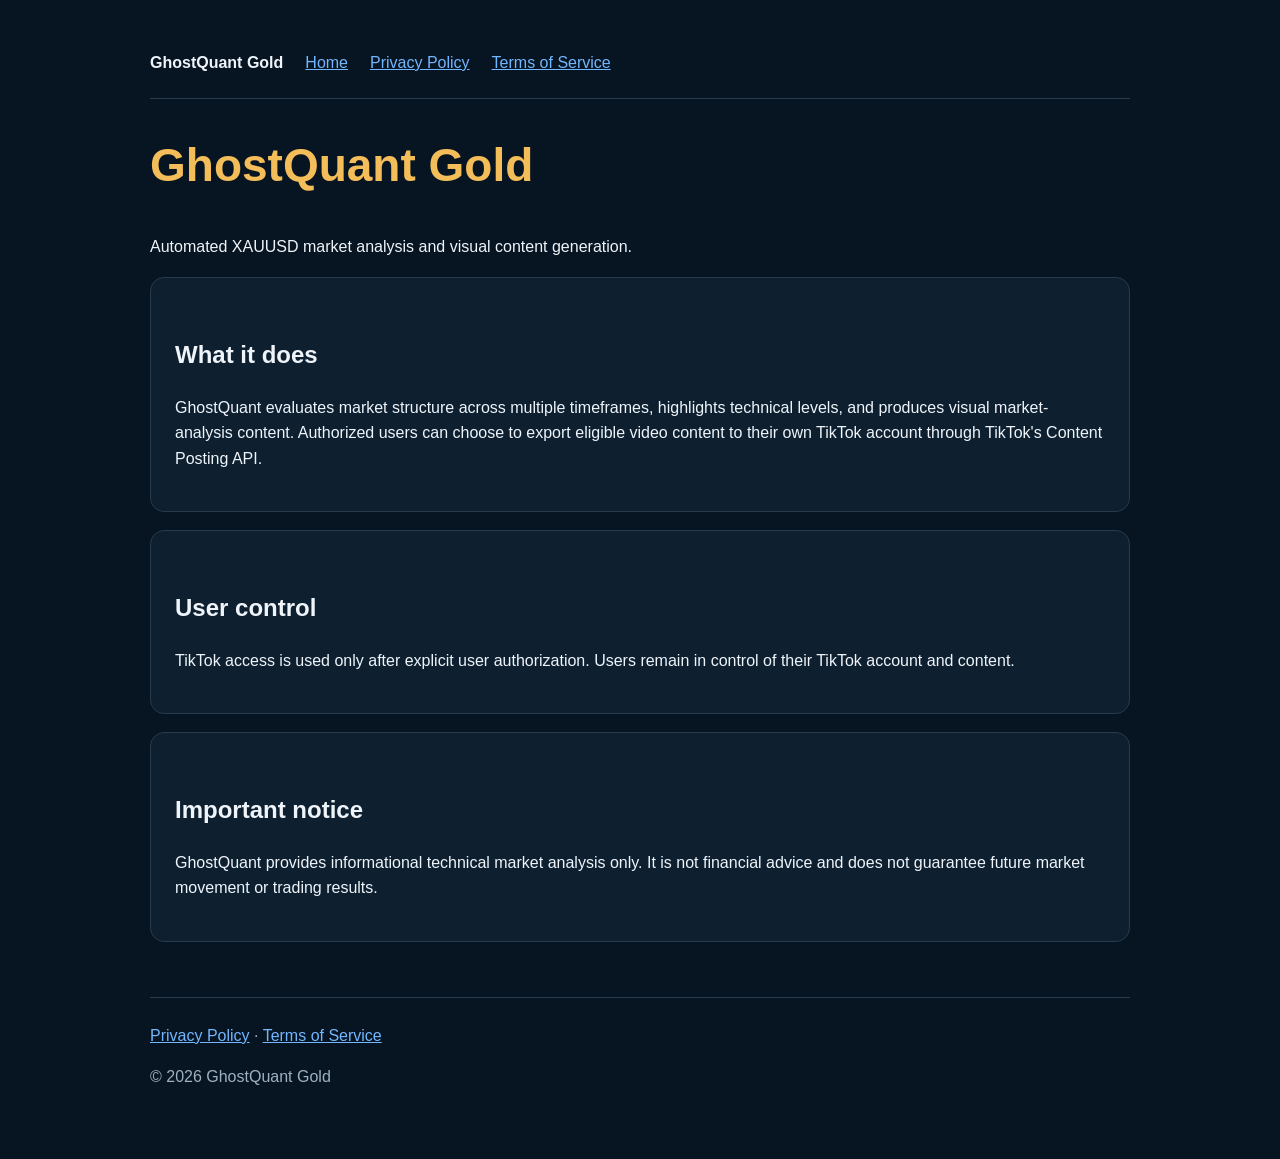
==== index.html @ b34ce502 "Add files via upload" ====
<!doctype html><html lang="en"><head><meta charset="utf-8"><meta name="viewport" content="width=device-width,initial-scale=1"><title>GhostQuant Gold</title><link rel="stylesheet" href="style.css"></head><body><div class="wrap"><nav><strong>GhostQuant Gold</strong><a href="index.html">Home</a><a href="privacy.html">Privacy Policy</a><a href="terms.html">Terms of Service</a></nav><h1>GhostQuant Gold</h1><p>Automated XAUUSD market analysis and visual content generation.</p><div class="card"><h2>What it does</h2><p>GhostQuant evaluates market structure across multiple timeframes, highlights technical levels, and produces visual market-analysis content. Authorized users can choose to export eligible video content to their own TikTok account through TikTok's Content Posting API.</p></div><div class="card"><h2>User control</h2><p>TikTok access is used only after explicit user authorization. Users remain in control of their TikTok account and content.</p></div><div class="card"><h2>Important notice</h2><p>GhostQuant provides informational technical market analysis only. It is not financial advice and does not guarantee future market movement or trading results.</p></div><footer><a href="privacy.html">Privacy Policy</a> · <a href="terms.html">Terms of Service</a><p>© 2026 GhostQuant Gold</p></footer></div></body></html>
---- style.css ----
body{margin:0;font-family:Arial,sans-serif;background:#071421;color:#eef4fa;line-height:1.6}.wrap{max-width:980px;margin:auto;padding:28px}nav{display:flex;gap:22px;padding:22px 0;border-bottom:1px solid #263b4d}a{color:#72b7ff}h1{font-size:46px;color:#f3bd59}h2{margin-top:34px}.card{background:#0e2030;border:1px solid #263b4d;border-radius:14px;padding:24px;margin:18px 0}footer{margin-top:55px;padding:25px 0;border-top:1px solid #263b4d;color:#9fb1c1}.small{color:#9fb1c1}
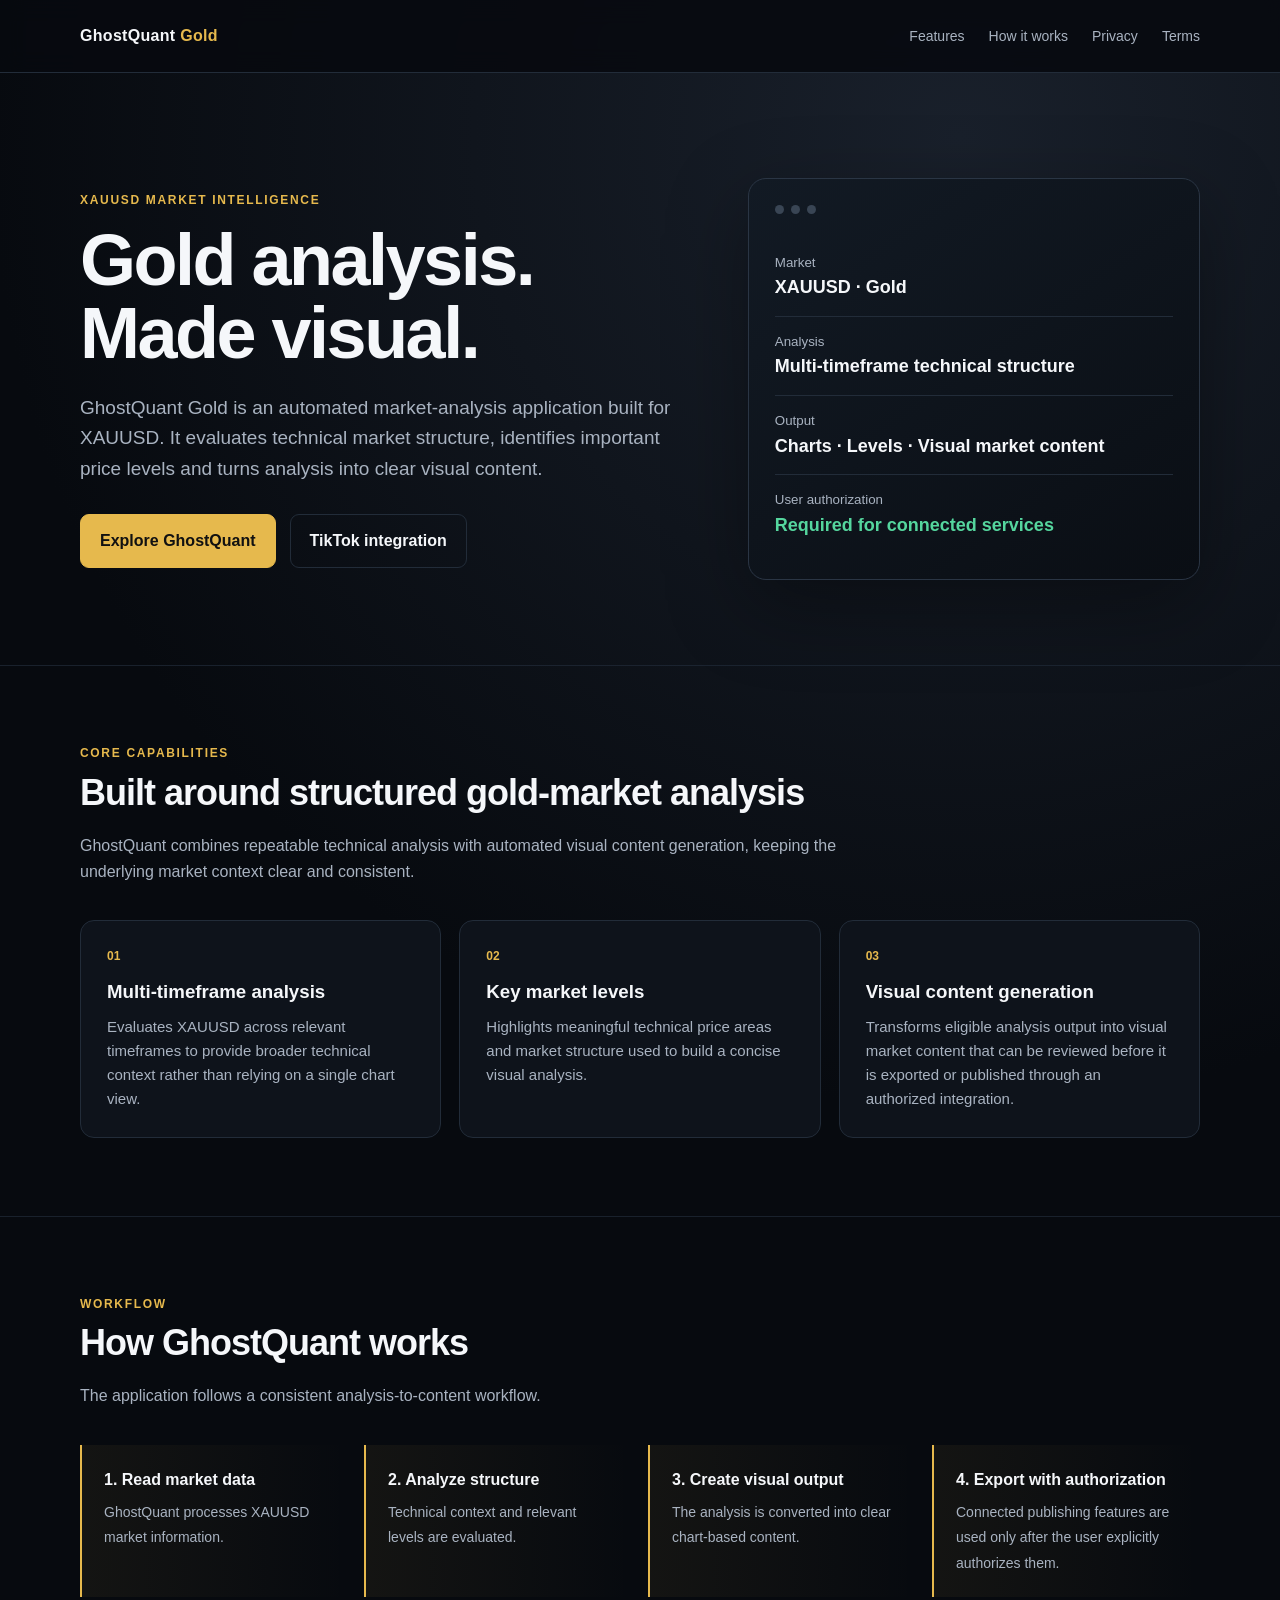
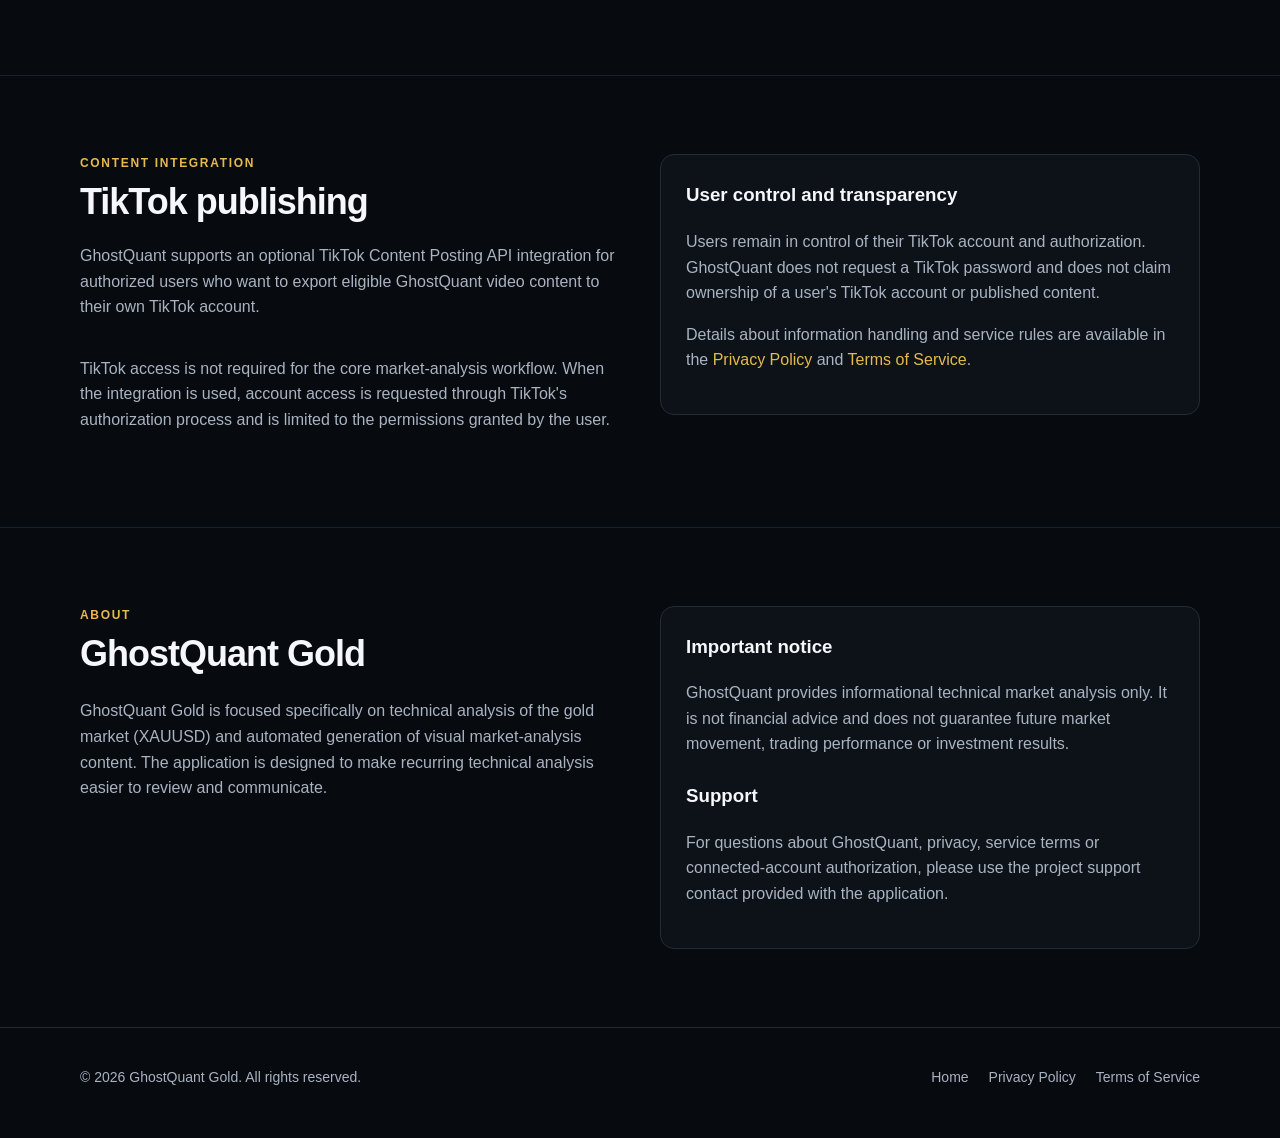
==== commit d1f4a169: "Add files via upload" ====
--- a/index.html
+++ b/index.html
@@ -1 +1,21 @@
-<!doctype html><html lang="en"><head><meta charset="utf-8"><meta name="viewport" content="width=device-width,initial-scale=1"><title>GhostQuant Gold</title><link rel="stylesheet" href="style.css"></head><body><div class="wrap"><nav><strong>GhostQuant Gold</strong><a href="index.html">Home</a><a href="privacy.html">Privacy Policy</a><a href="terms.html">Terms of Service</a></nav><h1>GhostQuant Gold</h1><p>Automated XAUUSD market analysis and visual content generation.</p><div class="card"><h2>What it does</h2><p>GhostQuant evaluates market structure across multiple timeframes, highlights technical levels, and produces visual market-analysis content. Authorized users can choose to export eligible video content to their own TikTok account through TikTok's Content Posting API.</p></div><div class="card"><h2>User control</h2><p>TikTok access is used only after explicit user authorization. Users remain in control of their TikTok account and content.</p></div><div class="card"><h2>Important notice</h2><p>GhostQuant provides informational technical market analysis only. It is not financial advice and does not guarantee future market movement or trading results.</p></div><footer><a href="privacy.html">Privacy Policy</a> · <a href="terms.html">Terms of Service</a><p>© 2026 GhostQuant Gold</p></footer></div></body></html>+<!doctype html>
+<html lang="en">
+<head>
+<meta charset="utf-8"><meta name="viewport" content="width=device-width,initial-scale=1">
+<title>GhostQuant Gold | Automated XAUUSD Market Analysis</title>
+<meta name="description" content="GhostQuant Gold is a market-analysis application for XAUUSD that evaluates technical structure, highlights key levels and creates visual market-analysis content.">
+<style>
+:root{--bg:#070a0f;--panel:#0e131b;--panel2:#121a24;--text:#f5f7fa;--muted:#a9b3c1;--gold:#e6b94d;--line:#222c39;--green:#55d69e}*{box-sizing:border-box}html{scroll-behavior:smooth}body{margin:0;background:radial-gradient(circle at 75% 5%,#19202b 0,#070a0f 35%);color:var(--text);font-family:Inter,Segoe UI,Arial,sans-serif;line-height:1.6}a{color:inherit;text-decoration:none}.wrap{width:min(1120px,92%);margin:auto}header{position:sticky;top:0;z-index:10;background:rgba(7,10,15,.88);backdrop-filter:blur(12px);border-bottom:1px solid var(--line)}nav{height:72px;display:flex;align-items:center;justify-content:space-between}.brand{font-weight:800;letter-spacing:.3px}.brand span{color:var(--gold)}.links{display:flex;gap:24px;color:var(--muted);font-size:14px}.hero{padding:105px 0 85px;display:grid;grid-template-columns:1.15fr .85fr;gap:56px;align-items:center}.eyebrow{color:var(--gold);font-weight:700;letter-spacing:.14em;text-transform:uppercase;font-size:12px}.hero h1{font-size:clamp(44px,6vw,72px);line-height:1.02;margin:14px 0 22px;letter-spacing:-2.5px}.hero p{font-size:19px;color:var(--muted);max-width:700px}.actions{display:flex;gap:14px;margin-top:30px;flex-wrap:wrap}.btn{padding:13px 19px;border-radius:9px;font-weight:700;border:1px solid var(--line)}.btn.primary{background:var(--gold);color:#111;border-color:var(--gold)}.terminal{background:linear-gradient(145deg,var(--panel2),#0a0e14);border:1px solid #2a3544;border-radius:18px;padding:26px;box-shadow:0 25px 80px rgba(0,0,0,.35)}.terminal .top{display:flex;gap:7px;margin-bottom:24px}.dot{width:9px;height:9px;border-radius:50%;background:#394554}.metric{padding:14px 0;border-bottom:1px solid var(--line)}.metric:last-child{border:0}.metric small{display:block;color:var(--muted)}.metric strong{font-size:18px}.ok{color:var(--green)}section{padding:78px 0;border-top:1px solid rgba(34,44,57,.7)}h2{font-size:36px;margin:0 0 12px;letter-spacing:-1px}.lead{color:var(--muted);max-width:760px;margin:0 0 36px}.grid{display:grid;grid-template-columns:repeat(3,1fr);gap:18px}.card{background:var(--panel);border:1px solid var(--line);padding:26px;border-radius:14px}.card .num{color:var(--gold);font-size:12px;font-weight:800}.card h3{margin:10px 0 8px}.card p{margin:0;color:var(--muted);font-size:15px}.steps{display:grid;grid-template-columns:repeat(4,1fr);gap:16px}.step{padding:22px;border-left:2px solid var(--gold);background:linear-gradient(90deg,rgba(230,185,77,.06),transparent)}.step b{display:block;margin-bottom:6px}.step span{color:var(--muted);font-size:14px}.integration{display:grid;grid-template-columns:1fr 1fr;gap:40px;align-items:start}.notice{background:#0d1219;border:1px solid var(--line);border-radius:14px;padding:25px}.notice h3{margin-top:0}.notice p,.about p{color:var(--muted)}footer{padding:38px 0 50px;border-top:1px solid var(--line);color:var(--muted);font-size:14px}.foot{display:flex;justify-content:space-between;gap:20px;flex-wrap:wrap}.footlinks{display:flex;gap:20px}@media(max-width:820px){.links a.hide{display:none}.hero,.integration{grid-template-columns:1fr}.grid{grid-template-columns:1fr}.steps{grid-template-columns:1fr 1fr}.hero{padding-top:70px}}@media(max-width:520px){.steps{grid-template-columns:1fr}.hero h1{letter-spacing:-1.5px}}
+</style>
+</head>
+<body>
+<header><div class="wrap"><nav><a class="brand" href="./">GhostQuant <span>Gold</span></a><div class="links"><a class="hide" href="#features">Features</a><a class="hide" href="#how">How it works</a><a href="privacy.html">Privacy</a><a href="terms.html">Terms</a></div></nav></div></header>
+<main>
+<div class="wrap hero"><div><div class="eyebrow">XAUUSD market intelligence</div><h1>Gold analysis.<br>Made visual.</h1><p>GhostQuant Gold is an automated market-analysis application built for XAUUSD. It evaluates technical market structure, identifies important price levels and turns analysis into clear visual content.</p><div class="actions"><a class="btn primary" href="#features">Explore GhostQuant</a><a class="btn" href="#tiktok">TikTok integration</a></div></div><div class="terminal"><div class="top"><i class="dot"></i><i class="dot"></i><i class="dot"></i></div><div class="metric"><small>Market</small><strong>XAUUSD · Gold</strong></div><div class="metric"><small>Analysis</small><strong>Multi-timeframe technical structure</strong></div><div class="metric"><small>Output</small><strong>Charts · Levels · Visual market content</strong></div><div class="metric"><small>User authorization</small><strong class="ok">Required for connected services</strong></div></div></div>
+<section id="features"><div class="wrap"><div class="eyebrow">Core capabilities</div><h2>Built around structured gold-market analysis</h2><p class="lead">GhostQuant combines repeatable technical analysis with automated visual content generation, keeping the underlying market context clear and consistent.</p><div class="grid"><article class="card"><div class="num">01</div><h3>Multi-timeframe analysis</h3><p>Evaluates XAUUSD across relevant timeframes to provide broader technical context rather than relying on a single chart view.</p></article><article class="card"><div class="num">02</div><h3>Key market levels</h3><p>Highlights meaningful technical price areas and market structure used to build a concise visual analysis.</p></article><article class="card"><div class="num">03</div><h3>Visual content generation</h3><p>Transforms eligible analysis output into visual market content that can be reviewed before it is exported or published through an authorized integration.</p></article></div></div></section>
+<section id="how"><div class="wrap"><div class="eyebrow">Workflow</div><h2>How GhostQuant works</h2><p class="lead">The application follows a consistent analysis-to-content workflow.</p><div class="steps"><div class="step"><b>1. Read market data</b><span>GhostQuant processes XAUUSD market information.</span></div><div class="step"><b>2. Analyze structure</b><span>Technical context and relevant levels are evaluated.</span></div><div class="step"><b>3. Create visual output</b><span>The analysis is converted into clear chart-based content.</span></div><div class="step"><b>4. Export with authorization</b><span>Connected publishing features are used only after the user explicitly authorizes them.</span></div></div></div></section>
+<section id="tiktok"><div class="wrap integration"><div><div class="eyebrow">Content integration</div><h2>TikTok publishing</h2><p class="lead">GhostQuant supports an optional TikTok Content Posting API integration for authorized users who want to export eligible GhostQuant video content to their own TikTok account.</p><p style="color:var(--muted)">TikTok access is not required for the core market-analysis workflow. When the integration is used, account access is requested through TikTok's authorization process and is limited to the permissions granted by the user.</p></div><aside class="notice"><h3>User control and transparency</h3><p>Users remain in control of their TikTok account and authorization. GhostQuant does not request a TikTok password and does not claim ownership of a user's TikTok account or published content.</p><p>Details about information handling and service rules are available in the <a style="color:var(--gold)" href="privacy.html">Privacy Policy</a> and <a style="color:var(--gold)" href="terms.html">Terms of Service</a>.</p></aside></div></section>
+<section><div class="wrap integration"><div class="about"><div class="eyebrow">About</div><h2>GhostQuant Gold</h2><p>GhostQuant Gold is focused specifically on technical analysis of the gold market (XAUUSD) and automated generation of visual market-analysis content. The application is designed to make recurring technical analysis easier to review and communicate.</p></div><div class="notice"><h3>Important notice</h3><p>GhostQuant provides informational technical market analysis only. It is not financial advice and does not guarantee future market movement, trading performance or investment results.</p><h3 style="margin-top:24px">Support</h3><p>For questions about GhostQuant, privacy, service terms or connected-account authorization, please use the project support contact provided with the application.</p></div></div></section>
+</main>
+<footer><div class="wrap foot"><div>© 2026 GhostQuant Gold. All rights reserved.</div><div class="footlinks"><a href="./">Home</a><a href="privacy.html">Privacy Policy</a><a href="terms.html">Terms of Service</a></div></div></footer>
+</body></html>
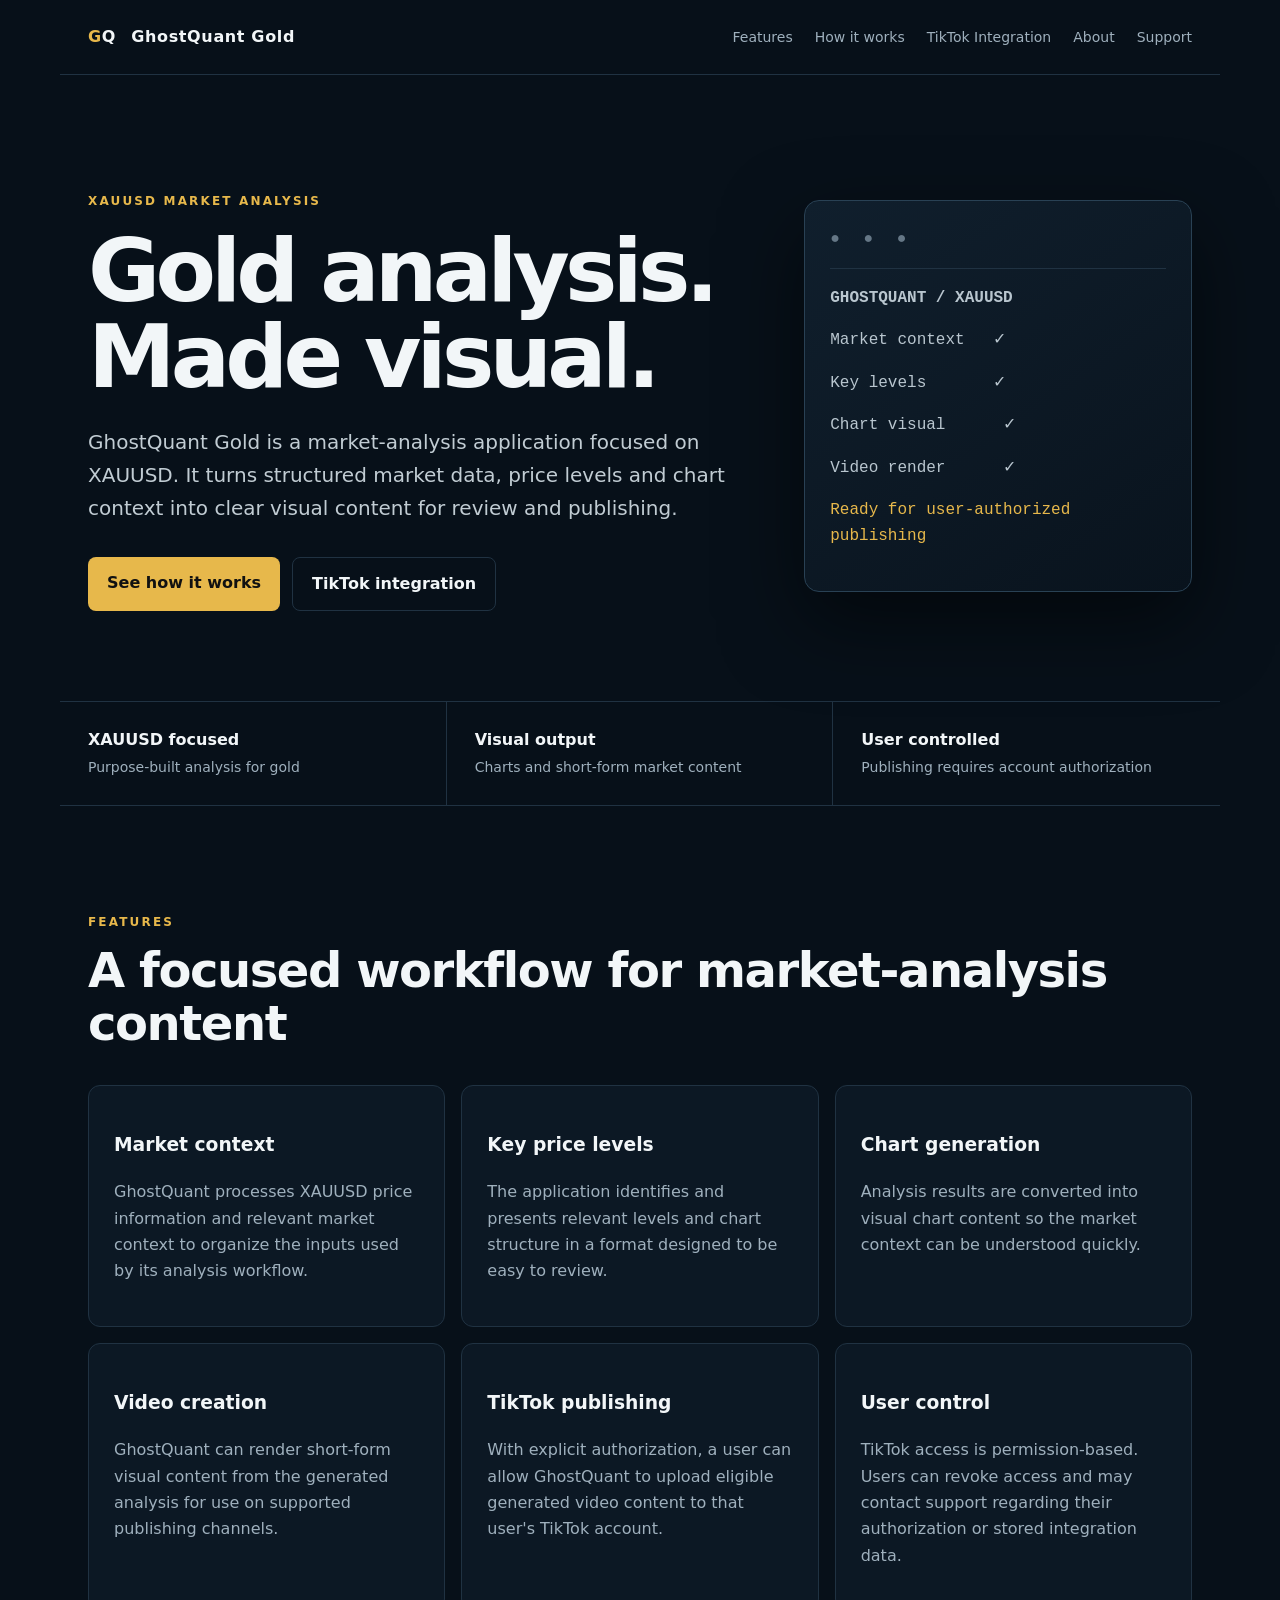
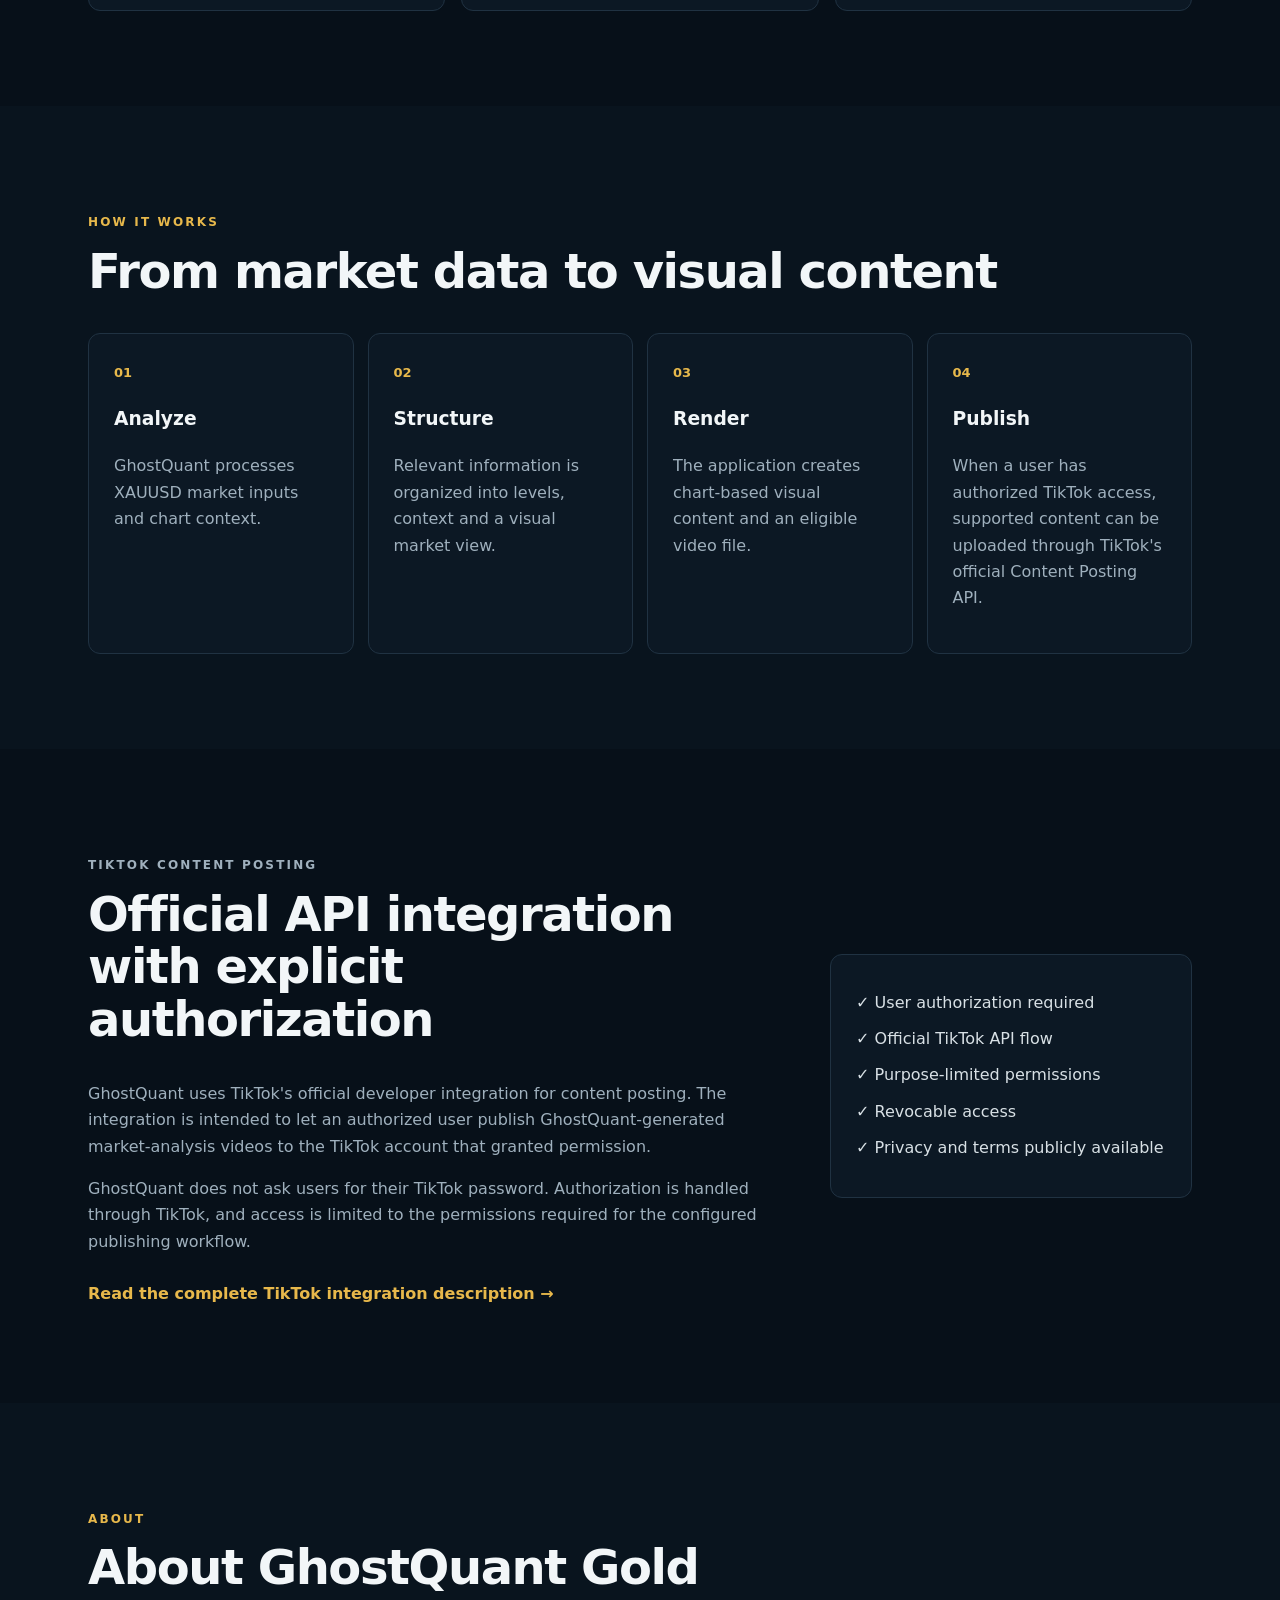
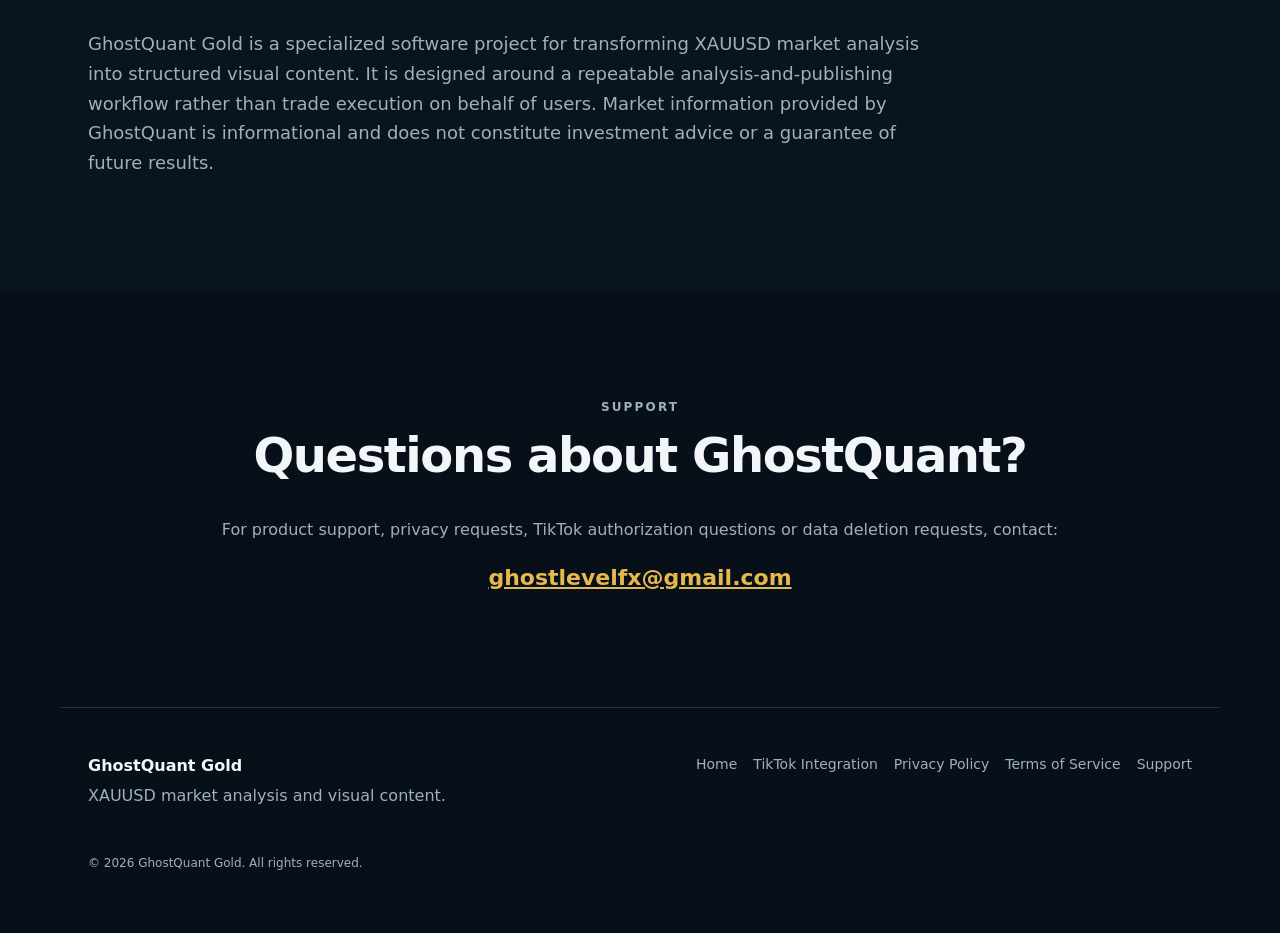
==== commit 4b23a86d: "Add files via upload" ====
--- a/index.html
+++ b/index.html
@@ -1,21 +1 @@
-<!doctype html>
-<html lang="en">
-<head>
-<meta charset="utf-8"><meta name="viewport" content="width=device-width,initial-scale=1">
-<title>GhostQuant Gold | Automated XAUUSD Market Analysis</title>
-<meta name="description" content="GhostQuant Gold is a market-analysis application for XAUUSD that evaluates technical structure, highlights key levels and creates visual market-analysis content.">
-<style>
-:root{--bg:#070a0f;--panel:#0e131b;--panel2:#121a24;--text:#f5f7fa;--muted:#a9b3c1;--gold:#e6b94d;--line:#222c39;--green:#55d69e}*{box-sizing:border-box}html{scroll-behavior:smooth}body{margin:0;background:radial-gradient(circle at 75% 5%,#19202b 0,#070a0f 35%);color:var(--text);font-family:Inter,Segoe UI,Arial,sans-serif;line-height:1.6}a{color:inherit;text-decoration:none}.wrap{width:min(1120px,92%);margin:auto}header{position:sticky;top:0;z-index:10;background:rgba(7,10,15,.88);backdrop-filter:blur(12px);border-bottom:1px solid var(--line)}nav{height:72px;display:flex;align-items:center;justify-content:space-between}.brand{font-weight:800;letter-spacing:.3px}.brand span{color:var(--gold)}.links{display:flex;gap:24px;color:var(--muted);font-size:14px}.hero{padding:105px 0 85px;display:grid;grid-template-columns:1.15fr .85fr;gap:56px;align-items:center}.eyebrow{color:var(--gold);font-weight:700;letter-spacing:.14em;text-transform:uppercase;font-size:12px}.hero h1{font-size:clamp(44px,6vw,72px);line-height:1.02;margin:14px 0 22px;letter-spacing:-2.5px}.hero p{font-size:19px;color:var(--muted);max-width:700px}.actions{display:flex;gap:14px;margin-top:30px;flex-wrap:wrap}.btn{padding:13px 19px;border-radius:9px;font-weight:700;border:1px solid var(--line)}.btn.primary{background:var(--gold);color:#111;border-color:var(--gold)}.terminal{background:linear-gradient(145deg,var(--panel2),#0a0e14);border:1px solid #2a3544;border-radius:18px;padding:26px;box-shadow:0 25px 80px rgba(0,0,0,.35)}.terminal .top{display:flex;gap:7px;margin-bottom:24px}.dot{width:9px;height:9px;border-radius:50%;background:#394554}.metric{padding:14px 0;border-bottom:1px solid var(--line)}.metric:last-child{border:0}.metric small{display:block;color:var(--muted)}.metric strong{font-size:18px}.ok{color:var(--green)}section{padding:78px 0;border-top:1px solid rgba(34,44,57,.7)}h2{font-size:36px;margin:0 0 12px;letter-spacing:-1px}.lead{color:var(--muted);max-width:760px;margin:0 0 36px}.grid{display:grid;grid-template-columns:repeat(3,1fr);gap:18px}.card{background:var(--panel);border:1px solid var(--line);padding:26px;border-radius:14px}.card .num{color:var(--gold);font-size:12px;font-weight:800}.card h3{margin:10px 0 8px}.card p{margin:0;color:var(--muted);font-size:15px}.steps{display:grid;grid-template-columns:repeat(4,1fr);gap:16px}.step{padding:22px;border-left:2px solid var(--gold);background:linear-gradient(90deg,rgba(230,185,77,.06),transparent)}.step b{display:block;margin-bottom:6px}.step span{color:var(--muted);font-size:14px}.integration{display:grid;grid-template-columns:1fr 1fr;gap:40px;align-items:start}.notice{background:#0d1219;border:1px solid var(--line);border-radius:14px;padding:25px}.notice h3{margin-top:0}.notice p,.about p{color:var(--muted)}footer{padding:38px 0 50px;border-top:1px solid var(--line);color:var(--muted);font-size:14px}.foot{display:flex;justify-content:space-between;gap:20px;flex-wrap:wrap}.footlinks{display:flex;gap:20px}@media(max-width:820px){.links a.hide{display:none}.hero,.integration{grid-template-columns:1fr}.grid{grid-template-columns:1fr}.steps{grid-template-columns:1fr 1fr}.hero{padding-top:70px}}@media(max-width:520px){.steps{grid-template-columns:1fr}.hero h1{letter-spacing:-1.5px}}
-</style>
-</head>
-<body>
-<header><div class="wrap"><nav><a class="brand" href="./">GhostQuant <span>Gold</span></a><div class="links"><a class="hide" href="#features">Features</a><a class="hide" href="#how">How it works</a><a href="privacy.html">Privacy</a><a href="terms.html">Terms</a></div></nav></div></header>
-<main>
-<div class="wrap hero"><div><div class="eyebrow">XAUUSD market intelligence</div><h1>Gold analysis.<br>Made visual.</h1><p>GhostQuant Gold is an automated market-analysis application built for XAUUSD. It evaluates technical market structure, identifies important price levels and turns analysis into clear visual content.</p><div class="actions"><a class="btn primary" href="#features">Explore GhostQuant</a><a class="btn" href="#tiktok">TikTok integration</a></div></div><div class="terminal"><div class="top"><i class="dot"></i><i class="dot"></i><i class="dot"></i></div><div class="metric"><small>Market</small><strong>XAUUSD · Gold</strong></div><div class="metric"><small>Analysis</small><strong>Multi-timeframe technical structure</strong></div><div class="metric"><small>Output</small><strong>Charts · Levels · Visual market content</strong></div><div class="metric"><small>User authorization</small><strong class="ok">Required for connected services</strong></div></div></div>
-<section id="features"><div class="wrap"><div class="eyebrow">Core capabilities</div><h2>Built around structured gold-market analysis</h2><p class="lead">GhostQuant combines repeatable technical analysis with automated visual content generation, keeping the underlying market context clear and consistent.</p><div class="grid"><article class="card"><div class="num">01</div><h3>Multi-timeframe analysis</h3><p>Evaluates XAUUSD across relevant timeframes to provide broader technical context rather than relying on a single chart view.</p></article><article class="card"><div class="num">02</div><h3>Key market levels</h3><p>Highlights meaningful technical price areas and market structure used to build a concise visual analysis.</p></article><article class="card"><div class="num">03</div><h3>Visual content generation</h3><p>Transforms eligible analysis output into visual market content that can be reviewed before it is exported or published through an authorized integration.</p></article></div></div></section>
-<section id="how"><div class="wrap"><div class="eyebrow">Workflow</div><h2>How GhostQuant works</h2><p class="lead">The application follows a consistent analysis-to-content workflow.</p><div class="steps"><div class="step"><b>1. Read market data</b><span>GhostQuant processes XAUUSD market information.</span></div><div class="step"><b>2. Analyze structure</b><span>Technical context and relevant levels are evaluated.</span></div><div class="step"><b>3. Create visual output</b><span>The analysis is converted into clear chart-based content.</span></div><div class="step"><b>4. Export with authorization</b><span>Connected publishing features are used only after the user explicitly authorizes them.</span></div></div></div></section>
-<section id="tiktok"><div class="wrap integration"><div><div class="eyebrow">Content integration</div><h2>TikTok publishing</h2><p class="lead">GhostQuant supports an optional TikTok Content Posting API integration for authorized users who want to export eligible GhostQuant video content to their own TikTok account.</p><p style="color:var(--muted)">TikTok access is not required for the core market-analysis workflow. When the integration is used, account access is requested through TikTok's authorization process and is limited to the permissions granted by the user.</p></div><aside class="notice"><h3>User control and transparency</h3><p>Users remain in control of their TikTok account and authorization. GhostQuant does not request a TikTok password and does not claim ownership of a user's TikTok account or published content.</p><p>Details about information handling and service rules are available in the <a style="color:var(--gold)" href="privacy.html">Privacy Policy</a> and <a style="color:var(--gold)" href="terms.html">Terms of Service</a>.</p></aside></div></section>
-<section><div class="wrap integration"><div class="about"><div class="eyebrow">About</div><h2>GhostQuant Gold</h2><p>GhostQuant Gold is focused specifically on technical analysis of the gold market (XAUUSD) and automated generation of visual market-analysis content. The application is designed to make recurring technical analysis easier to review and communicate.</p></div><div class="notice"><h3>Important notice</h3><p>GhostQuant provides informational technical market analysis only. It is not financial advice and does not guarantee future market movement, trading performance or investment results.</p><h3 style="margin-top:24px">Support</h3><p>For questions about GhostQuant, privacy, service terms or connected-account authorization, please use the project support contact provided with the application.</p></div></div></section>
-</main>
-<footer><div class="wrap foot"><div>© 2026 GhostQuant Gold. All rights reserved.</div><div class="footlinks"><a href="./">Home</a><a href="privacy.html">Privacy Policy</a><a href="terms.html">Terms of Service</a></div></div></footer>
-</body></html>
+<!doctype html><html lang="en"><head><meta charset="utf-8"><meta name="viewport" content="width=device-width,initial-scale=1"><title>GhostQuant Gold | XAUUSD Market Analysis & Visual Content</title><meta name="description" content="GhostQuant Gold analyzes XAUUSD market data and creates clear visual market-analysis content that authorized users can publish to TikTok."><link rel="stylesheet" href="style.css"></head><body><header><a class="brand" href="index.html">GQ <span>GhostQuant Gold</span></a><nav><a href="#features">Features</a><a href="#workflow">How it works</a><a href="tiktok.html">TikTok Integration</a><a href="#about">About</a><a href="#support">Support</a></nav></header><main><section class="hero"><div><p class="eyebrow">XAUUSD MARKET ANALYSIS</p><h1>Gold analysis.<br>Made visual.</h1><p class="lead">GhostQuant Gold is a market-analysis application focused on XAUUSD. It turns structured market data, price levels and chart context into clear visual content for review and publishing.</p><div class="actions"><a class="btn" href="#workflow">See how it works</a><a class="btn ghost" href="tiktok.html">TikTok integration</a></div></div><div class="terminal"><div class="dots">● ● ●</div><p><b>GHOSTQUANT / XAUUSD</b></p><p>Market context&nbsp;&nbsp; ✓</p><p>Key levels&nbsp;&nbsp;&nbsp;&nbsp;&nbsp;&nbsp; ✓</p><p>Chart visual&nbsp;&nbsp;&nbsp;&nbsp;&nbsp; ✓</p><p>Video render&nbsp;&nbsp;&nbsp;&nbsp;&nbsp; ✓</p><p class="accent">Ready for user-authorized publishing</p></div></section><section class="strip"><div><b>XAUUSD focused</b><span>Purpose-built analysis for gold</span></div><div><b>Visual output</b><span>Charts and short-form market content</span></div><div><b>User controlled</b><span>Publishing requires account authorization</span></div></section><section id="features" class="section"><p class="eyebrow">FEATURES</p><h2>A focused workflow for market-analysis content</h2><div class="cards"><article><h3>Market context</h3><p>GhostQuant processes XAUUSD price information and relevant market context to organize the inputs used by its analysis workflow.</p></article><article><h3>Key price levels</h3><p>The application identifies and presents relevant levels and chart structure in a format designed to be easy to review.</p></article><article><h3>Chart generation</h3><p>Analysis results are converted into visual chart content so the market context can be understood quickly.</p></article><article><h3>Video creation</h3><p>GhostQuant can render short-form visual content from the generated analysis for use on supported publishing channels.</p></article><article><h3>TikTok publishing</h3><p>With explicit authorization, a user can allow GhostQuant to upload eligible generated video content to that user's TikTok account.</p></article><article><h3>User control</h3><p>TikTok access is permission-based. Users can revoke access and may contact support regarding their authorization or stored integration data.</p></article></div></section><section id="workflow" class="section alt"><p class="eyebrow">HOW IT WORKS</p><h2>From market data to visual content</h2><div class="steps"><div><span>01</span><h3>Analyze</h3><p>GhostQuant processes XAUUSD market inputs and chart context.</p></div><div><span>02</span><h3>Structure</h3><p>Relevant information is organized into levels, context and a visual market view.</p></div><div><span>03</span><h3>Render</h3><p>The application creates chart-based visual content and an eligible video file.</p></div><div><span>04</span><h3>Publish</h3><p>When a user has authorized TikTok access, supported content can be uploaded through TikTok's official Content Posting API.</p></div></div></section><section class="section integration"><div><p class="eyebrow">TIKTOK CONTENT POSTING</p><h2>Official API integration with explicit authorization</h2><p>GhostQuant uses TikTok's official developer integration for content posting. The integration is intended to let an authorized user publish GhostQuant-generated market-analysis videos to the TikTok account that granted permission.</p><p>GhostQuant does not ask users for their TikTok password. Authorization is handled through TikTok, and access is limited to the permissions required for the configured publishing workflow.</p><a class="textlink" href="tiktok.html">Read the complete TikTok integration description →</a></div><div class="checklist"><p>✓ User authorization required</p><p>✓ Official TikTok API flow</p><p>✓ Purpose-limited permissions</p><p>✓ Revocable access</p><p>✓ Privacy and terms publicly available</p></div></section><section id="about" class="section alt"><p class="eyebrow">ABOUT</p><h2>About GhostQuant Gold</h2><p class="wide">GhostQuant Gold is a specialized software project for transforming XAUUSD market analysis into structured visual content. It is designed around a repeatable analysis-and-publishing workflow rather than trade execution on behalf of users. Market information provided by GhostQuant is informational and does not constitute investment advice or a guarantee of future results.</p></section><section id="support" class="section support"><p class="eyebrow">SUPPORT</p><h2>Questions about GhostQuant?</h2><p>For product support, privacy requests, TikTok authorization questions or data deletion requests, contact:</p><p><a class="email" href="mailto:ghostlevelfx@gmail.com">ghostlevelfx@gmail.com</a></p></section></main><footer><div><b>GhostQuant Gold</b><p>XAUUSD market analysis and visual content.</p></div><div class="footerlinks"><a href="index.html">Home</a><a href="tiktok.html">TikTok Integration</a><a href="privacy.html">Privacy Policy</a><a href="terms.html">Terms of Service</a><a href="mailto:ghostlevelfx@gmail.com">Support</a></div><p class="copy">© 2026 GhostQuant Gold. All rights reserved.</p></footer></body></html>
--- a/style.css
+++ b/style.css
@@ -0,0 +1 @@
+:root{--bg:#071019;--panel:#0c1824;--panel2:#101f2d;--text:#f2f6f8;--muted:#9fb0bd;--line:#203242;--accent:#e7b84b;--max:1160px}*{box-sizing:border-box}html{scroll-behavior:smooth}body{margin:0;background:var(--bg);color:var(--text);font-family:Inter,ui-sans-serif,system-ui,-apple-system,Segoe UI,Arial,sans-serif;line-height:1.65}a{color:inherit}header{max-width:var(--max);margin:auto;padding:24px 28px;display:flex;align-items:center;justify-content:space-between;border-bottom:1px solid var(--line)}.brand{text-decoration:none;font-weight:900;letter-spacing:.04em}.brand span{font-weight:650;margin-left:9px}.brand:first-letter{color:var(--accent)}nav{display:flex;gap:22px;flex-wrap:wrap}nav a,.footerlinks a{text-decoration:none;color:var(--muted);font-size:14px}nav a:hover,.footerlinks a:hover,.textlink,.legal a,.email{color:var(--accent)}main{overflow:hidden}.hero{max-width:var(--max);margin:auto;padding:105px 28px 90px;display:grid;grid-template-columns:1.25fr .75fr;gap:70px;align-items:center}.eyebrow{color:var(--accent);font-size:12px;font-weight:850;letter-spacing:.18em}.hero h1,.legal h1{font-size:clamp(48px,7vw,88px);line-height:.98;margin:16px 0 25px;letter-spacing:-.055em}.lead{color:#c1ccd3;font-size:20px;max-width:720px}.actions{display:flex;gap:12px;margin-top:32px;flex-wrap:wrap}.btn{background:var(--accent);color:#111;text-decoration:none;padding:13px 19px;border-radius:8px;font-weight:800}.btn.ghost{background:transparent;color:var(--text);border:1px solid var(--line)}.terminal{background:linear-gradient(145deg,var(--panel2),#09131d);border:1px solid #294154;border-radius:15px;padding:25px;box-shadow:0 30px 80px #0008;font-family:ui-monospace,SFMono-Regular,Consolas,monospace;color:#b9c6cf}.terminal .dots{color:#657786;letter-spacing:7px;border-bottom:1px solid var(--line);padding-bottom:16px}.terminal .accent{color:var(--accent)}.strip{border-top:1px solid var(--line);border-bottom:1px solid var(--line);display:grid;grid-template-columns:repeat(3,1fr);max-width:var(--max);margin:auto}.strip div{padding:25px 28px;border-right:1px solid var(--line)}.strip div:last-child{border:0}.strip b,.strip span{display:block}.strip span{color:var(--muted);font-size:14px;margin-top:3px}.section{max-width:var(--max);margin:auto;padding:95px 28px}.section.alt{max-width:none;background:#09141e;padding-left:max(28px,calc((100vw - var(--max))/2 + 28px));padding-right:max(28px,calc((100vw - var(--max))/2 + 28px))}.section h2,.legal h2{font-size:clamp(30px,4vw,48px);line-height:1.1;letter-spacing:-.03em;margin:10px 0 35px}.cards{display:grid;grid-template-columns:repeat(3,1fr);gap:16px}.cards article,.steps div,.checklist{background:var(--panel);border:1px solid var(--line);border-radius:12px;padding:25px}.cards p,.steps p,.wide,.integration p,.support p,.legal p,.legal li{color:var(--muted)}.steps{display:grid;grid-template-columns:repeat(4,1fr);gap:14px}.steps span{color:var(--accent);font-weight:900;font-size:13px}.integration{display:grid;grid-template-columns:1.3fr .7fr;gap:70px;align-items:center}.checklist p{color:#d8e0e5;margin:10px 0}.wide{max-width:850px;font-size:18px}.support{text-align:center}.support .email{font-size:22px;font-weight:800}.textlink{display:inline-block;margin-top:10px;text-decoration:none;font-weight:800}.legal{max-width:850px;margin:auto;padding:85px 28px 110px}.legal h1{font-size:clamp(46px,7vw,72px)}.legal h2{font-size:25px;margin-top:45px;margin-bottom:10px}.updated{font-size:14px}.legalnav{display:flex;gap:20px;margin-top:55px;padding-top:25px;border-top:1px solid var(--line)}footer{max-width:var(--max);margin:auto;padding:45px 28px 55px;border-top:1px solid var(--line);display:grid;grid-template-columns:1fr 1fr;gap:20px;color:var(--muted)}footer b{color:var(--text)}footer p{margin:4px 0}.footerlinks{display:flex;justify-content:flex-end;gap:16px;flex-wrap:wrap}.copy{grid-column:1/-1;font-size:12px;margin-top:20px!important}@media(max-width:800px){header{align-items:flex-start;gap:20px}.brand span{display:none}nav{gap:12px}.hero,.integration{grid-template-columns:1fr}.hero{padding-top:70px}.strip,.cards,.steps{grid-template-columns:1fr}.strip div{border-right:0;border-bottom:1px solid var(--line)}.strip div:last-child{border-bottom:0}.terminal{max-width:520px}.footerlinks{justify-content:flex-start}footer{grid-template-columns:1fr}.copy{grid-column:auto}}
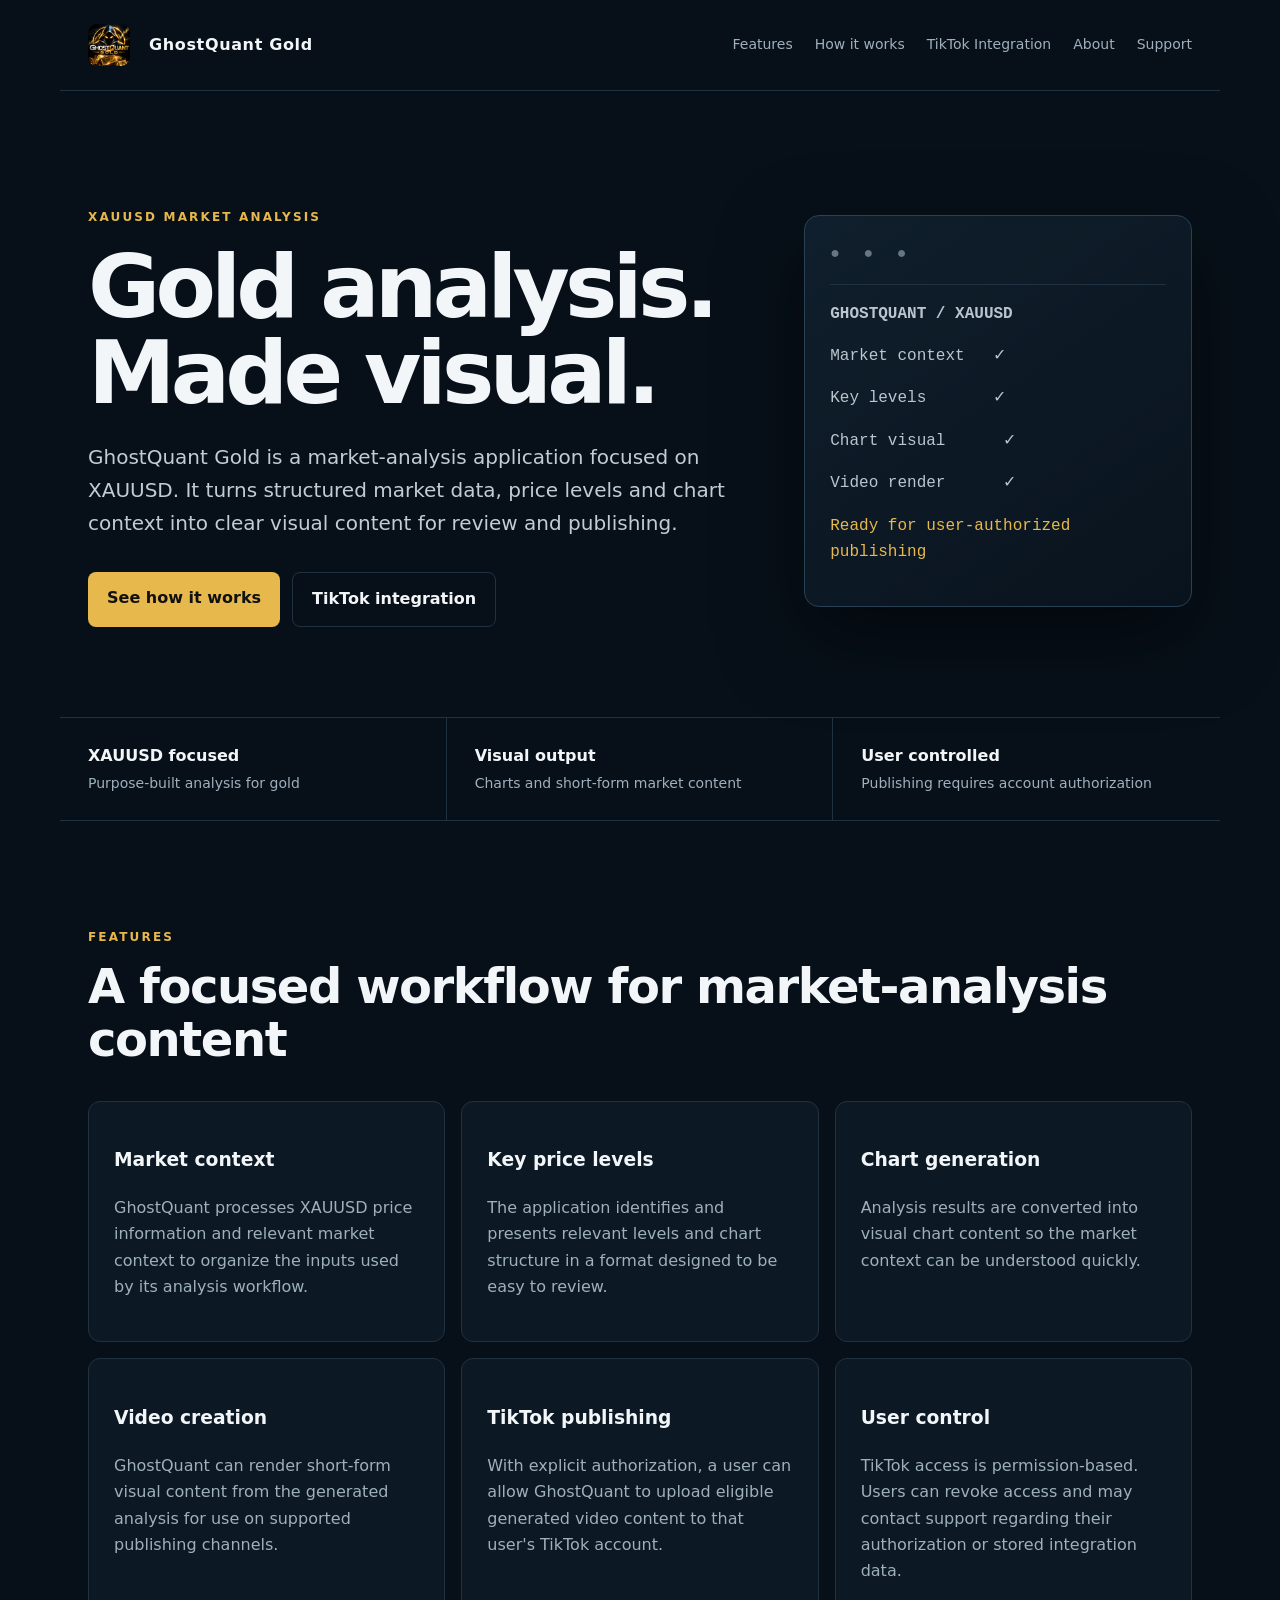
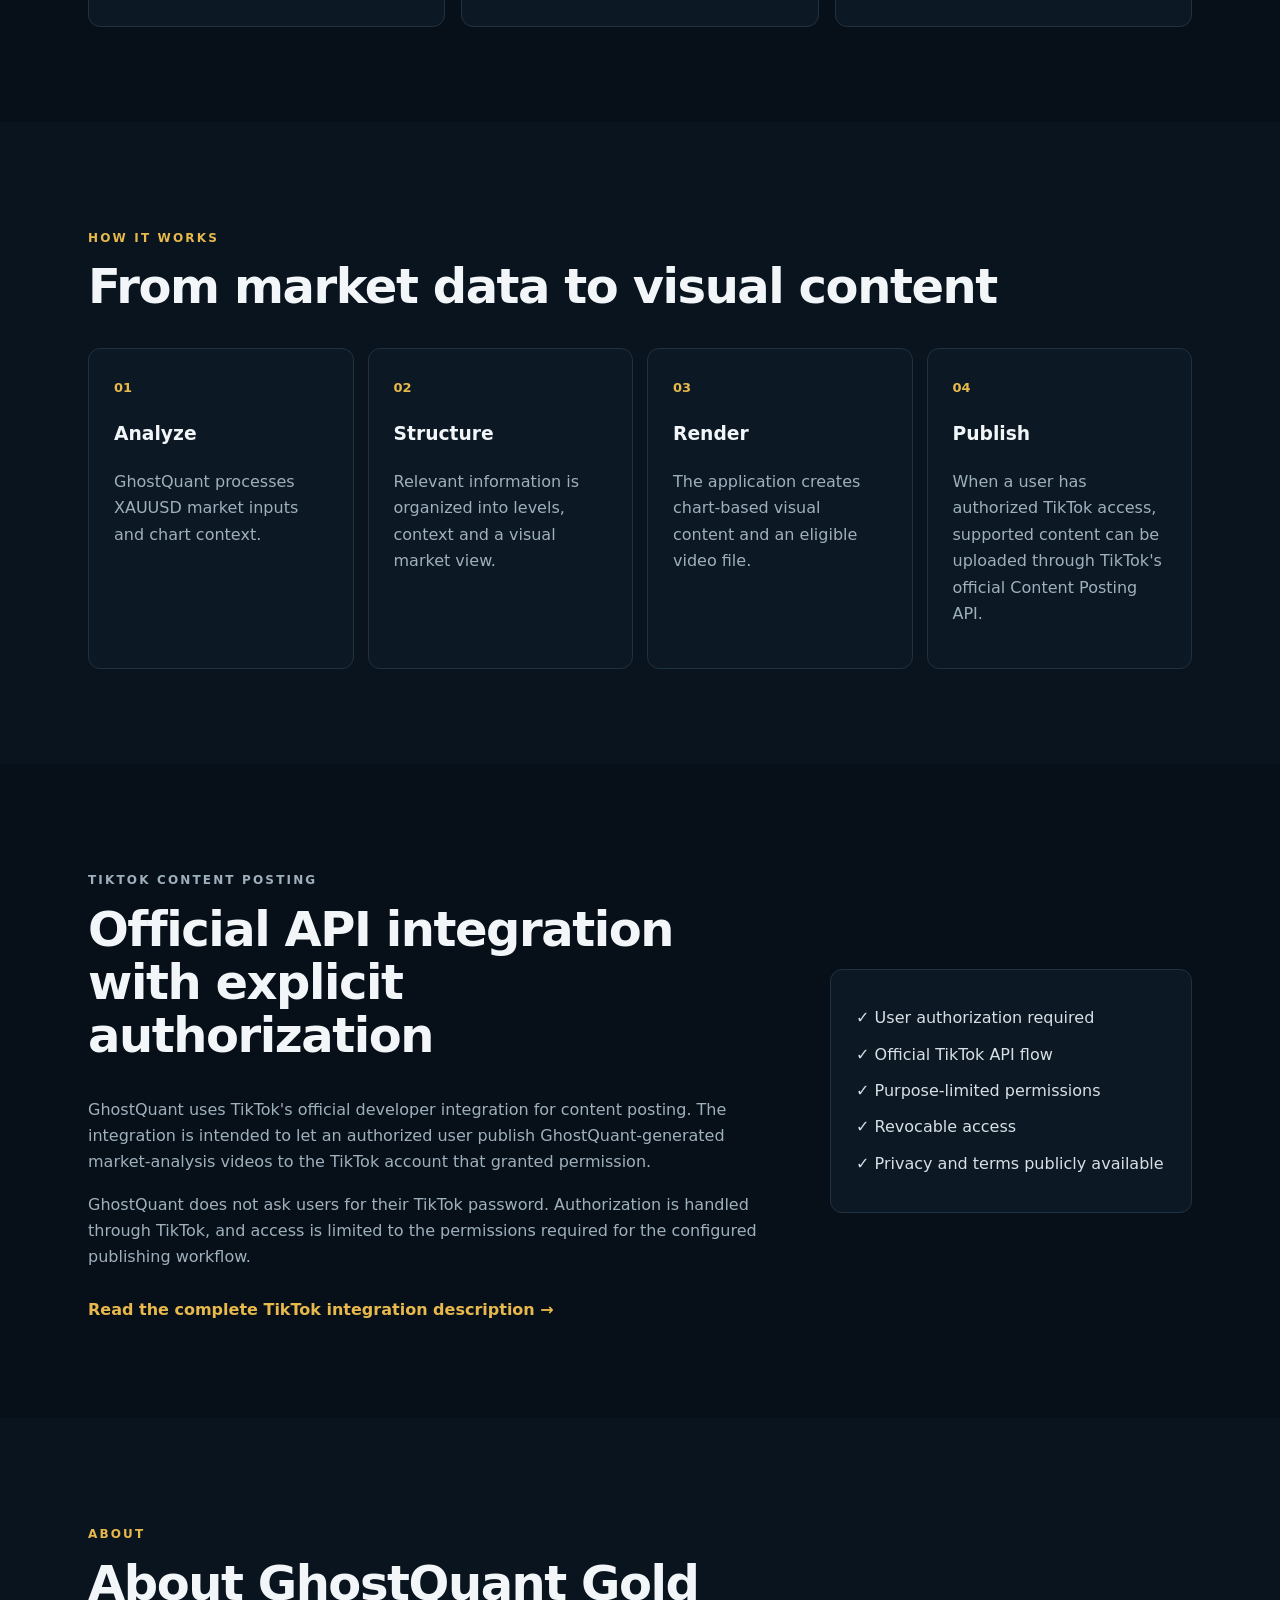
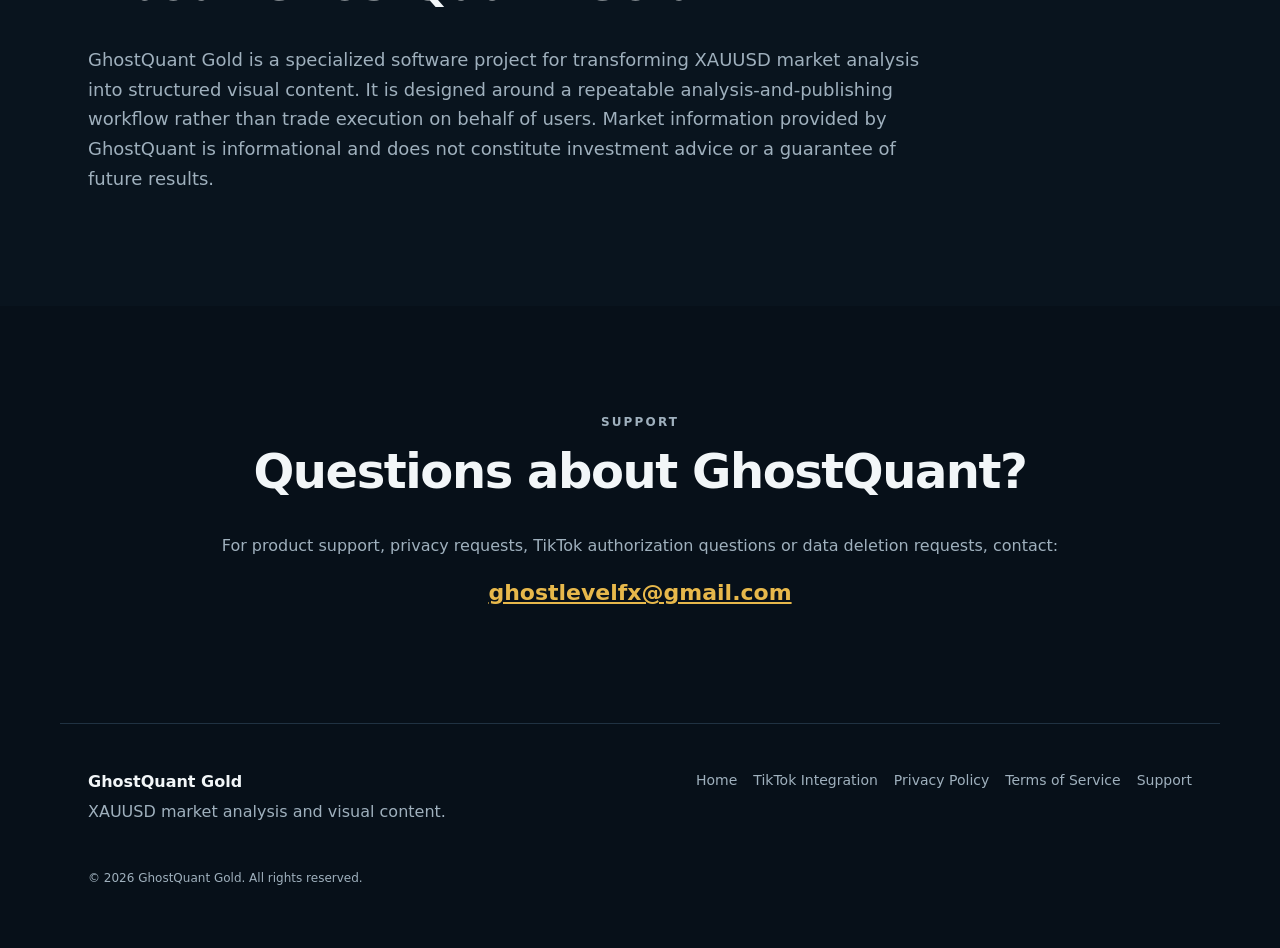
==== commit 07fd6054: "Add files via upload" ====
--- a/index.html
+++ b/index.html
@@ -1 +1 @@
-<!doctype html><html lang="en"><head><meta charset="utf-8"><meta name="viewport" content="width=device-width,initial-scale=1"><title>GhostQuant Gold | XAUUSD Market Analysis & Visual Content</title><meta name="description" content="GhostQuant Gold analyzes XAUUSD market data and creates clear visual market-analysis content that authorized users can publish to TikTok."><link rel="stylesheet" href="style.css"></head><body><header><a class="brand" href="index.html">GQ <span>GhostQuant Gold</span></a><nav><a href="#features">Features</a><a href="#workflow">How it works</a><a href="tiktok.html">TikTok Integration</a><a href="#about">About</a><a href="#support">Support</a></nav></header><main><section class="hero"><div><p class="eyebrow">XAUUSD MARKET ANALYSIS</p><h1>Gold analysis.<br>Made visual.</h1><p class="lead">GhostQuant Gold is a market-analysis application focused on XAUUSD. It turns structured market data, price levels and chart context into clear visual content for review and publishing.</p><div class="actions"><a class="btn" href="#workflow">See how it works</a><a class="btn ghost" href="tiktok.html">TikTok integration</a></div></div><div class="terminal"><div class="dots">● ● ●</div><p><b>GHOSTQUANT / XAUUSD</b></p><p>Market context&nbsp;&nbsp; ✓</p><p>Key levels&nbsp;&nbsp;&nbsp;&nbsp;&nbsp;&nbsp; ✓</p><p>Chart visual&nbsp;&nbsp;&nbsp;&nbsp;&nbsp; ✓</p><p>Video render&nbsp;&nbsp;&nbsp;&nbsp;&nbsp; ✓</p><p class="accent">Ready for user-authorized publishing</p></div></section><section class="strip"><div><b>XAUUSD focused</b><span>Purpose-built analysis for gold</span></div><div><b>Visual output</b><span>Charts and short-form market content</span></div><div><b>User controlled</b><span>Publishing requires account authorization</span></div></section><section id="features" class="section"><p class="eyebrow">FEATURES</p><h2>A focused workflow for market-analysis content</h2><div class="cards"><article><h3>Market context</h3><p>GhostQuant processes XAUUSD price information and relevant market context to organize the inputs used by its analysis workflow.</p></article><article><h3>Key price levels</h3><p>The application identifies and presents relevant levels and chart structure in a format designed to be easy to review.</p></article><article><h3>Chart generation</h3><p>Analysis results are converted into visual chart content so the market context can be understood quickly.</p></article><article><h3>Video creation</h3><p>GhostQuant can render short-form visual content from the generated analysis for use on supported publishing channels.</p></article><article><h3>TikTok publishing</h3><p>With explicit authorization, a user can allow GhostQuant to upload eligible generated video content to that user's TikTok account.</p></article><article><h3>User control</h3><p>TikTok access is permission-based. Users can revoke access and may contact support regarding their authorization or stored integration data.</p></article></div></section><section id="workflow" class="section alt"><p class="eyebrow">HOW IT WORKS</p><h2>From market data to visual content</h2><div class="steps"><div><span>01</span><h3>Analyze</h3><p>GhostQuant processes XAUUSD market inputs and chart context.</p></div><div><span>02</span><h3>Structure</h3><p>Relevant information is organized into levels, context and a visual market view.</p></div><div><span>03</span><h3>Render</h3><p>The application creates chart-based visual content and an eligible video file.</p></div><div><span>04</span><h3>Publish</h3><p>When a user has authorized TikTok access, supported content can be uploaded through TikTok's official Content Posting API.</p></div></div></section><section class="section integration"><div><p class="eyebrow">TIKTOK CONTENT POSTING</p><h2>Official API integration with explicit authorization</h2><p>GhostQuant uses TikTok's official developer integration for content posting. The integration is intended to let an authorized user publish GhostQuant-generated market-analysis videos to the TikTok account that granted permission.</p><p>GhostQuant does not ask users for their TikTok password. Authorization is handled through TikTok, and access is limited to the permissions required for the configured publishing workflow.</p><a class="textlink" href="tiktok.html">Read the complete TikTok integration description →</a></div><div class="checklist"><p>✓ User authorization required</p><p>✓ Official TikTok API flow</p><p>✓ Purpose-limited permissions</p><p>✓ Revocable access</p><p>✓ Privacy and terms publicly available</p></div></section><section id="about" class="section alt"><p class="eyebrow">ABOUT</p><h2>About GhostQuant Gold</h2><p class="wide">GhostQuant Gold is a specialized software project for transforming XAUUSD market analysis into structured visual content. It is designed around a repeatable analysis-and-publishing workflow rather than trade execution on behalf of users. Market information provided by GhostQuant is informational and does not constitute investment advice or a guarantee of future results.</p></section><section id="support" class="section support"><p class="eyebrow">SUPPORT</p><h2>Questions about GhostQuant?</h2><p>For product support, privacy requests, TikTok authorization questions or data deletion requests, contact:</p><p><a class="email" href="mailto:ghostlevelfx@gmail.com">ghostlevelfx@gmail.com</a></p></section></main><footer><div><b>GhostQuant Gold</b><p>XAUUSD market analysis and visual content.</p></div><div class="footerlinks"><a href="index.html">Home</a><a href="tiktok.html">TikTok Integration</a><a href="privacy.html">Privacy Policy</a><a href="terms.html">Terms of Service</a><a href="mailto:ghostlevelfx@gmail.com">Support</a></div><p class="copy">© 2026 GhostQuant Gold. All rights reserved.</p></footer></body></html>
+<!doctype html><html lang="en"><head><meta charset="utf-8"><meta name="viewport" content="width=device-width,initial-scale=1"><title>GhostQuant Gold | XAUUSD Market Analysis & Visual Content</title><meta name="description" content="GhostQuant Gold analyzes XAUUSD market data and creates clear visual market-analysis content that authorized users can publish to TikTok."><link rel="stylesheet" href="style.css"><link rel="icon" type="image/png" sizes="32x32" href="favicon-32.png"><link rel="icon" type="image/png" sizes="16x16" href="favicon-16.png"><link rel="shortcut icon" href="favicon.ico"><link rel="apple-touch-icon" sizes="180x180" href="apple-touch-icon.png"></head><body><header><a class="brand" href="index.html"><img src="ghostquant-icon.png" alt="GhostQuant Gold app icon" class="brand-icon"> <span>GhostQuant Gold</span></a><nav><a href="#features">Features</a><a href="#workflow">How it works</a><a href="tiktok.html">TikTok Integration</a><a href="#about">About</a><a href="#support">Support</a></nav></header><main><section class="hero"><div><p class="eyebrow">XAUUSD MARKET ANALYSIS</p><h1>Gold analysis.<br>Made visual.</h1><p class="lead">GhostQuant Gold is a market-analysis application focused on XAUUSD. It turns structured market data, price levels and chart context into clear visual content for review and publishing.</p><div class="actions"><a class="btn" href="#workflow">See how it works</a><a class="btn ghost" href="tiktok.html">TikTok integration</a></div></div><div class="terminal"><div class="dots">● ● ●</div><p><b>GHOSTQUANT / XAUUSD</b></p><p>Market context&nbsp;&nbsp; ✓</p><p>Key levels&nbsp;&nbsp;&nbsp;&nbsp;&nbsp;&nbsp; ✓</p><p>Chart visual&nbsp;&nbsp;&nbsp;&nbsp;&nbsp; ✓</p><p>Video render&nbsp;&nbsp;&nbsp;&nbsp;&nbsp; ✓</p><p class="accent">Ready for user-authorized publishing</p></div></section><section class="strip"><div><b>XAUUSD focused</b><span>Purpose-built analysis for gold</span></div><div><b>Visual output</b><span>Charts and short-form market content</span></div><div><b>User controlled</b><span>Publishing requires account authorization</span></div></section><section id="features" class="section"><p class="eyebrow">FEATURES</p><h2>A focused workflow for market-analysis content</h2><div class="cards"><article><h3>Market context</h3><p>GhostQuant processes XAUUSD price information and relevant market context to organize the inputs used by its analysis workflow.</p></article><article><h3>Key price levels</h3><p>The application identifies and presents relevant levels and chart structure in a format designed to be easy to review.</p></article><article><h3>Chart generation</h3><p>Analysis results are converted into visual chart content so the market context can be understood quickly.</p></article><article><h3>Video creation</h3><p>GhostQuant can render short-form visual content from the generated analysis for use on supported publishing channels.</p></article><article><h3>TikTok publishing</h3><p>With explicit authorization, a user can allow GhostQuant to upload eligible generated video content to that user's TikTok account.</p></article><article><h3>User control</h3><p>TikTok access is permission-based. Users can revoke access and may contact support regarding their authorization or stored integration data.</p></article></div></section><section id="workflow" class="section alt"><p class="eyebrow">HOW IT WORKS</p><h2>From market data to visual content</h2><div class="steps"><div><span>01</span><h3>Analyze</h3><p>GhostQuant processes XAUUSD market inputs and chart context.</p></div><div><span>02</span><h3>Structure</h3><p>Relevant information is organized into levels, context and a visual market view.</p></div><div><span>03</span><h3>Render</h3><p>The application creates chart-based visual content and an eligible video file.</p></div><div><span>04</span><h3>Publish</h3><p>When a user has authorized TikTok access, supported content can be uploaded through TikTok's official Content Posting API.</p></div></div></section><section class="section integration"><div><p class="eyebrow">TIKTOK CONTENT POSTING</p><h2>Official API integration with explicit authorization</h2><p>GhostQuant uses TikTok's official developer integration for content posting. The integration is intended to let an authorized user publish GhostQuant-generated market-analysis videos to the TikTok account that granted permission.</p><p>GhostQuant does not ask users for their TikTok password. Authorization is handled through TikTok, and access is limited to the permissions required for the configured publishing workflow.</p><a class="textlink" href="tiktok.html">Read the complete TikTok integration description →</a></div><div class="checklist"><p>✓ User authorization required</p><p>✓ Official TikTok API flow</p><p>✓ Purpose-limited permissions</p><p>✓ Revocable access</p><p>✓ Privacy and terms publicly available</p></div></section><section id="about" class="section alt"><p class="eyebrow">ABOUT</p><h2>About GhostQuant Gold</h2><p class="wide">GhostQuant Gold is a specialized software project for transforming XAUUSD market analysis into structured visual content. It is designed around a repeatable analysis-and-publishing workflow rather than trade execution on behalf of users. Market information provided by GhostQuant is informational and does not constitute investment advice or a guarantee of future results.</p></section><section id="support" class="section support"><p class="eyebrow">SUPPORT</p><h2>Questions about GhostQuant?</h2><p>For product support, privacy requests, TikTok authorization questions or data deletion requests, contact:</p><p><a class="email" href="mailto:ghostlevelfx@gmail.com">ghostlevelfx@gmail.com</a></p></section></main><footer><div><b>GhostQuant Gold</b><p>XAUUSD market analysis and visual content.</p></div><div class="footerlinks"><a href="index.html">Home</a><a href="tiktok.html">TikTok Integration</a><a href="privacy.html">Privacy Policy</a><a href="terms.html">Terms of Service</a><a href="mailto:ghostlevelfx@gmail.com">Support</a></div><p class="copy">© 2026 GhostQuant Gold. All rights reserved.</p></footer></body></html>
--- a/style.css
+++ b/style.css
@@ -1 +1,4 @@
 :root{--bg:#071019;--panel:#0c1824;--panel2:#101f2d;--text:#f2f6f8;--muted:#9fb0bd;--line:#203242;--accent:#e7b84b;--max:1160px}*{box-sizing:border-box}html{scroll-behavior:smooth}body{margin:0;background:var(--bg);color:var(--text);font-family:Inter,ui-sans-serif,system-ui,-apple-system,Segoe UI,Arial,sans-serif;line-height:1.65}a{color:inherit}header{max-width:var(--max);margin:auto;padding:24px 28px;display:flex;align-items:center;justify-content:space-between;border-bottom:1px solid var(--line)}.brand{text-decoration:none;font-weight:900;letter-spacing:.04em}.brand span{font-weight:650;margin-left:9px}.brand:first-letter{color:var(--accent)}nav{display:flex;gap:22px;flex-wrap:wrap}nav a,.footerlinks a{text-decoration:none;color:var(--muted);font-size:14px}nav a:hover,.footerlinks a:hover,.textlink,.legal a,.email{color:var(--accent)}main{overflow:hidden}.hero{max-width:var(--max);margin:auto;padding:105px 28px 90px;display:grid;grid-template-columns:1.25fr .75fr;gap:70px;align-items:center}.eyebrow{color:var(--accent);font-size:12px;font-weight:850;letter-spacing:.18em}.hero h1,.legal h1{font-size:clamp(48px,7vw,88px);line-height:.98;margin:16px 0 25px;letter-spacing:-.055em}.lead{color:#c1ccd3;font-size:20px;max-width:720px}.actions{display:flex;gap:12px;margin-top:32px;flex-wrap:wrap}.btn{background:var(--accent);color:#111;text-decoration:none;padding:13px 19px;border-radius:8px;font-weight:800}.btn.ghost{background:transparent;color:var(--text);border:1px solid var(--line)}.terminal{background:linear-gradient(145deg,var(--panel2),#09131d);border:1px solid #294154;border-radius:15px;padding:25px;box-shadow:0 30px 80px #0008;font-family:ui-monospace,SFMono-Regular,Consolas,monospace;color:#b9c6cf}.terminal .dots{color:#657786;letter-spacing:7px;border-bottom:1px solid var(--line);padding-bottom:16px}.terminal .accent{color:var(--accent)}.strip{border-top:1px solid var(--line);border-bottom:1px solid var(--line);display:grid;grid-template-columns:repeat(3,1fr);max-width:var(--max);margin:auto}.strip div{padding:25px 28px;border-right:1px solid var(--line)}.strip div:last-child{border:0}.strip b,.strip span{display:block}.strip span{color:var(--muted);font-size:14px;margin-top:3px}.section{max-width:var(--max);margin:auto;padding:95px 28px}.section.alt{max-width:none;background:#09141e;padding-left:max(28px,calc((100vw - var(--max))/2 + 28px));padding-right:max(28px,calc((100vw - var(--max))/2 + 28px))}.section h2,.legal h2{font-size:clamp(30px,4vw,48px);line-height:1.1;letter-spacing:-.03em;margin:10px 0 35px}.cards{display:grid;grid-template-columns:repeat(3,1fr);gap:16px}.cards article,.steps div,.checklist{background:var(--panel);border:1px solid var(--line);border-radius:12px;padding:25px}.cards p,.steps p,.wide,.integration p,.support p,.legal p,.legal li{color:var(--muted)}.steps{display:grid;grid-template-columns:repeat(4,1fr);gap:14px}.steps span{color:var(--accent);font-weight:900;font-size:13px}.integration{display:grid;grid-template-columns:1.3fr .7fr;gap:70px;align-items:center}.checklist p{color:#d8e0e5;margin:10px 0}.wide{max-width:850px;font-size:18px}.support{text-align:center}.support .email{font-size:22px;font-weight:800}.textlink{display:inline-block;margin-top:10px;text-decoration:none;font-weight:800}.legal{max-width:850px;margin:auto;padding:85px 28px 110px}.legal h1{font-size:clamp(46px,7vw,72px)}.legal h2{font-size:25px;margin-top:45px;margin-bottom:10px}.updated{font-size:14px}.legalnav{display:flex;gap:20px;margin-top:55px;padding-top:25px;border-top:1px solid var(--line)}footer{max-width:var(--max);margin:auto;padding:45px 28px 55px;border-top:1px solid var(--line);display:grid;grid-template-columns:1fr 1fr;gap:20px;color:var(--muted)}footer b{color:var(--text)}footer p{margin:4px 0}.footerlinks{display:flex;justify-content:flex-end;gap:16px;flex-wrap:wrap}.copy{grid-column:1/-1;font-size:12px;margin-top:20px!important}@media(max-width:800px){header{align-items:flex-start;gap:20px}.brand span{display:none}nav{gap:12px}.hero,.integration{grid-template-columns:1fr}.hero{padding-top:70px}.strip,.cards,.steps{grid-template-columns:1fr}.strip div{border-right:0;border-bottom:1px solid var(--line)}.strip div:last-child{border-bottom:0}.terminal{max-width:520px}.footerlinks{justify-content:flex-start}footer{grid-template-columns:1fr}.copy{grid-column:auto}}
+
+/* Same official GhostQuant app icon across site and browser tabs */
+.brand-icon{width:42px;height:42px;object-fit:cover;border-radius:9px;vertical-align:middle;flex-shrink:0}.brand{display:inline-flex;align-items:center;gap:10px}
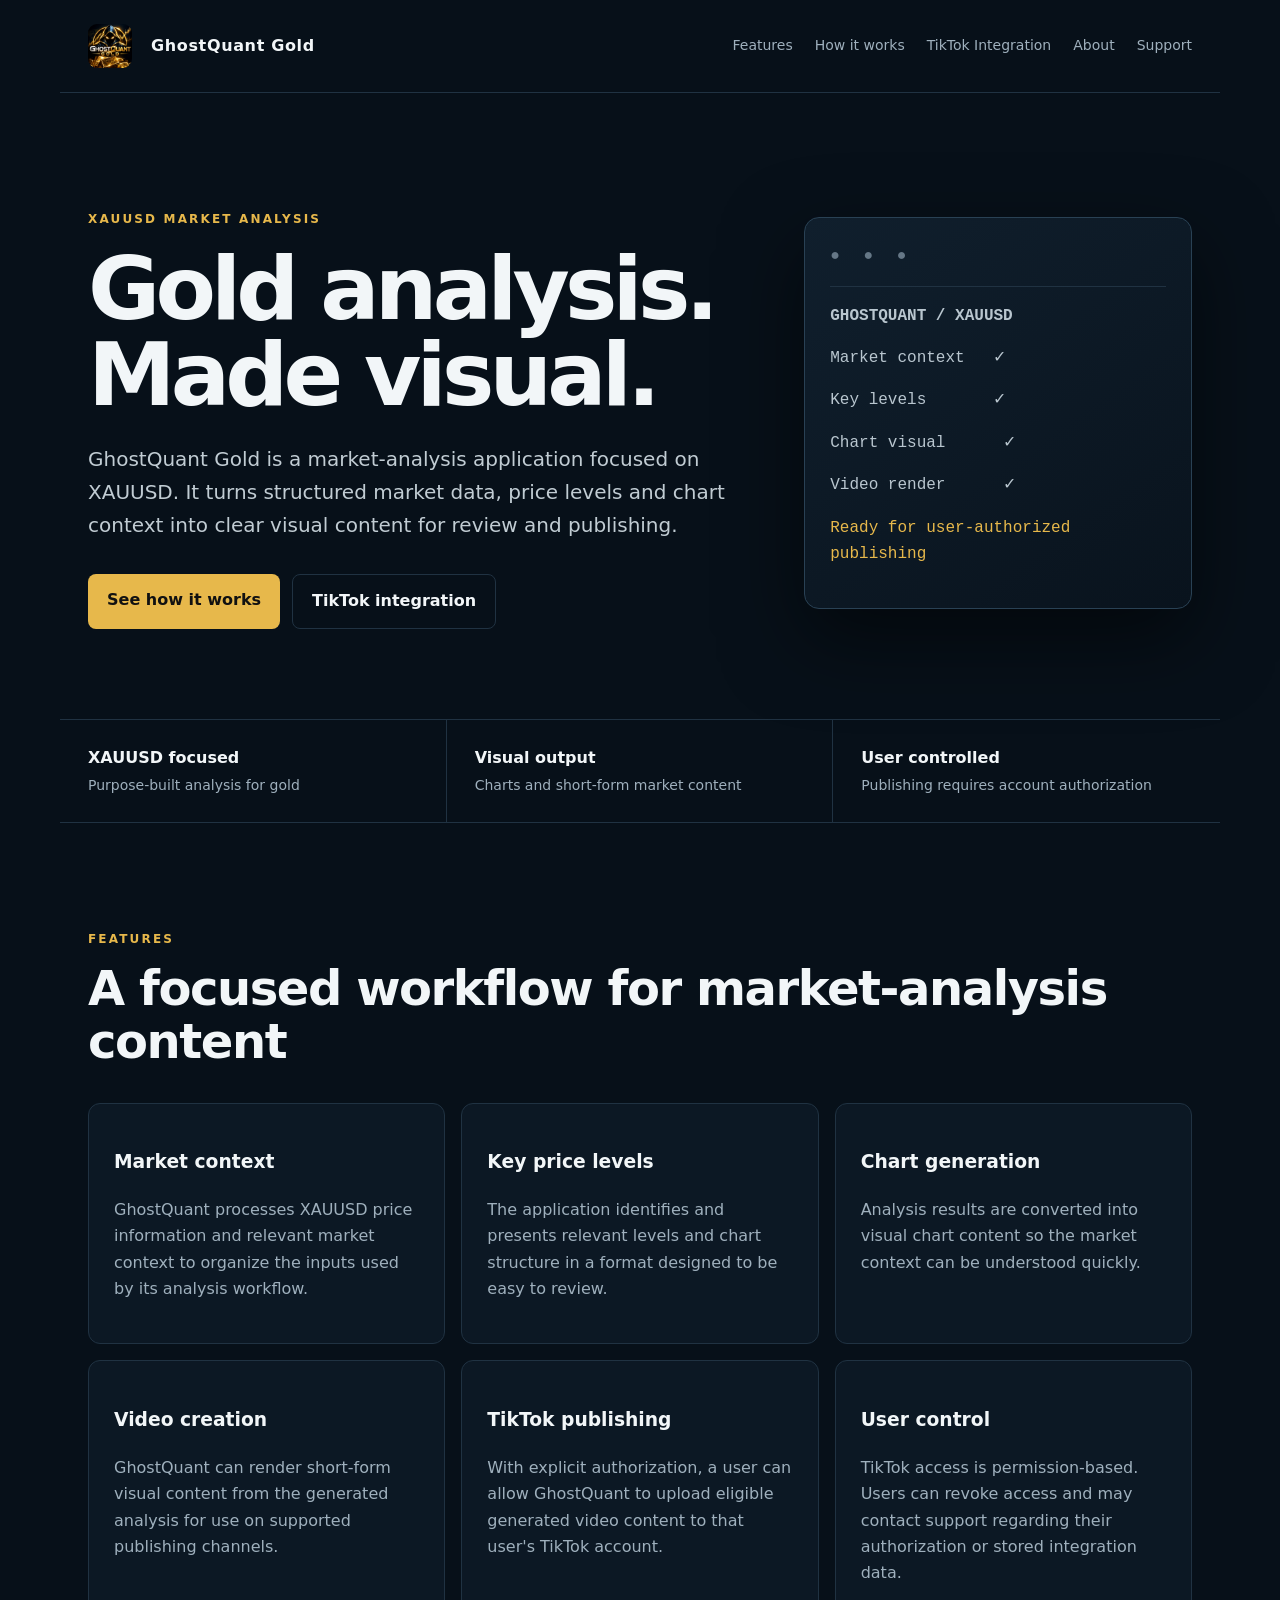
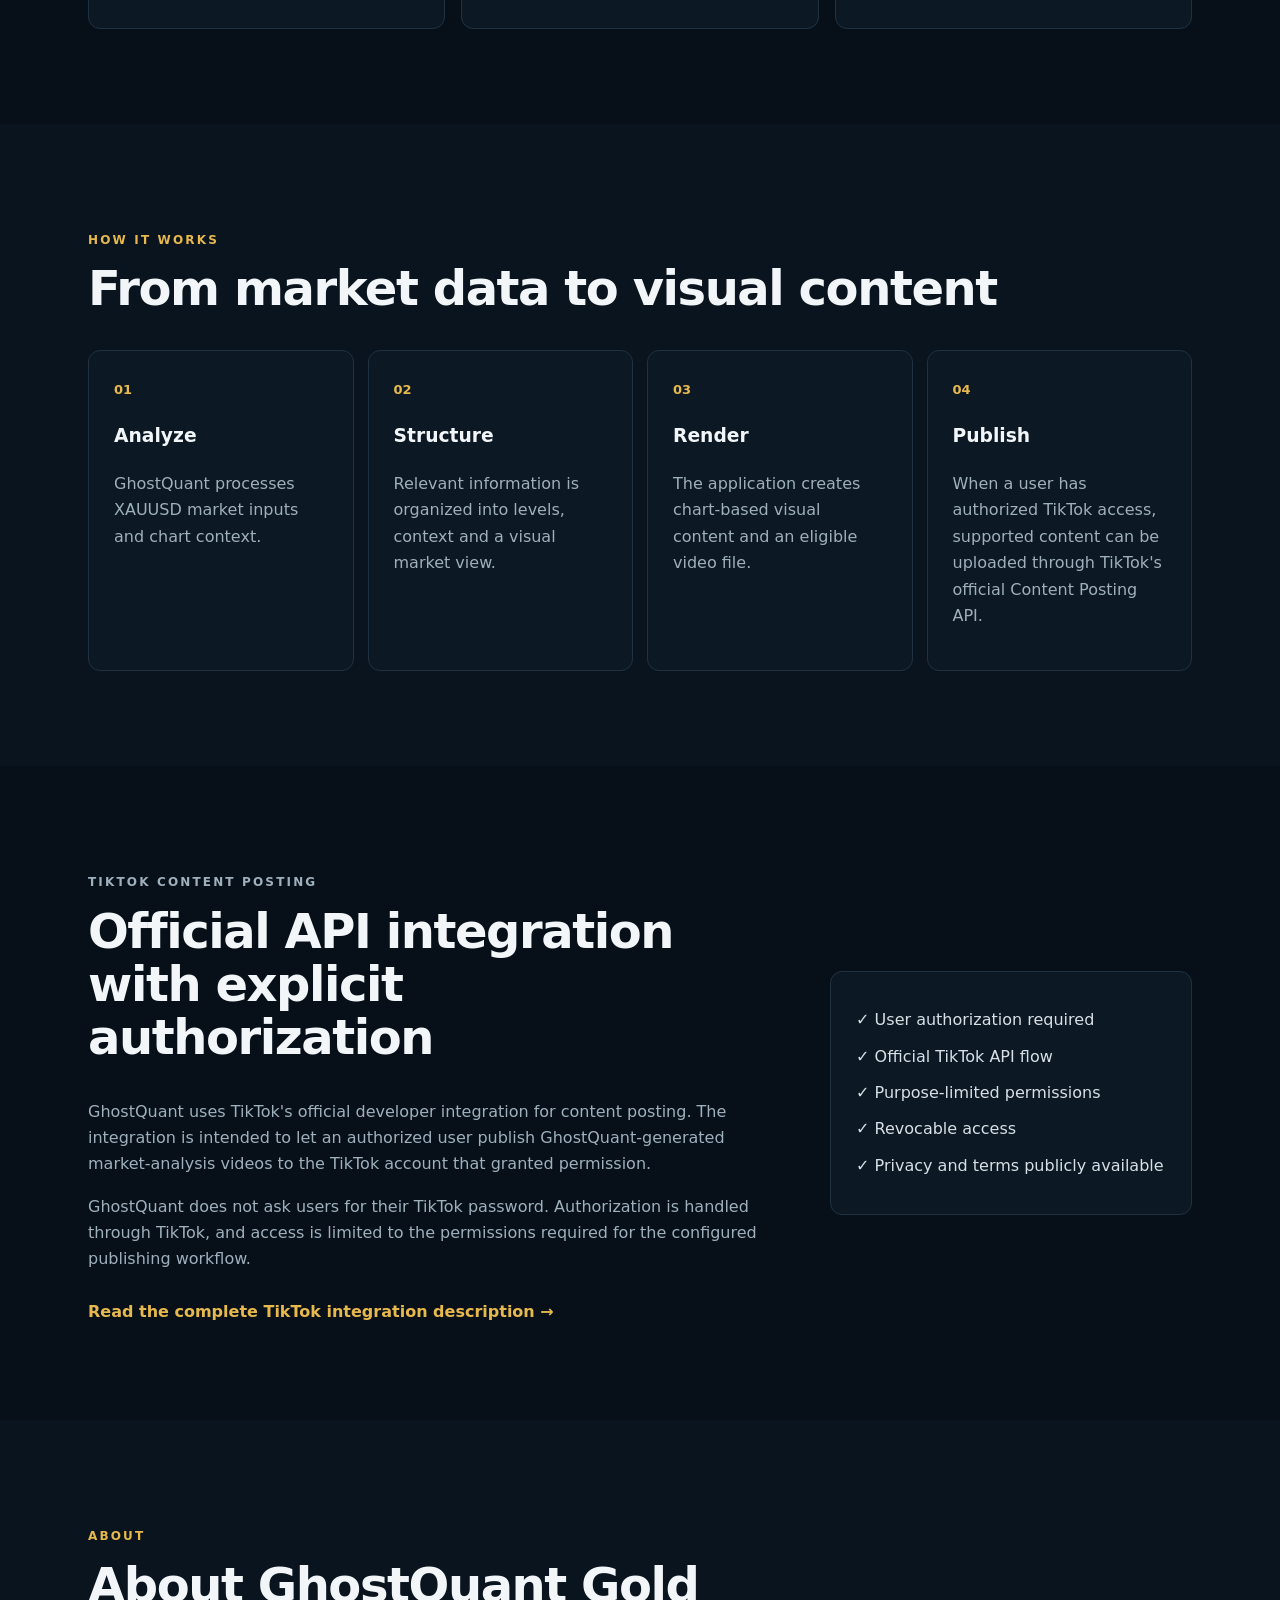
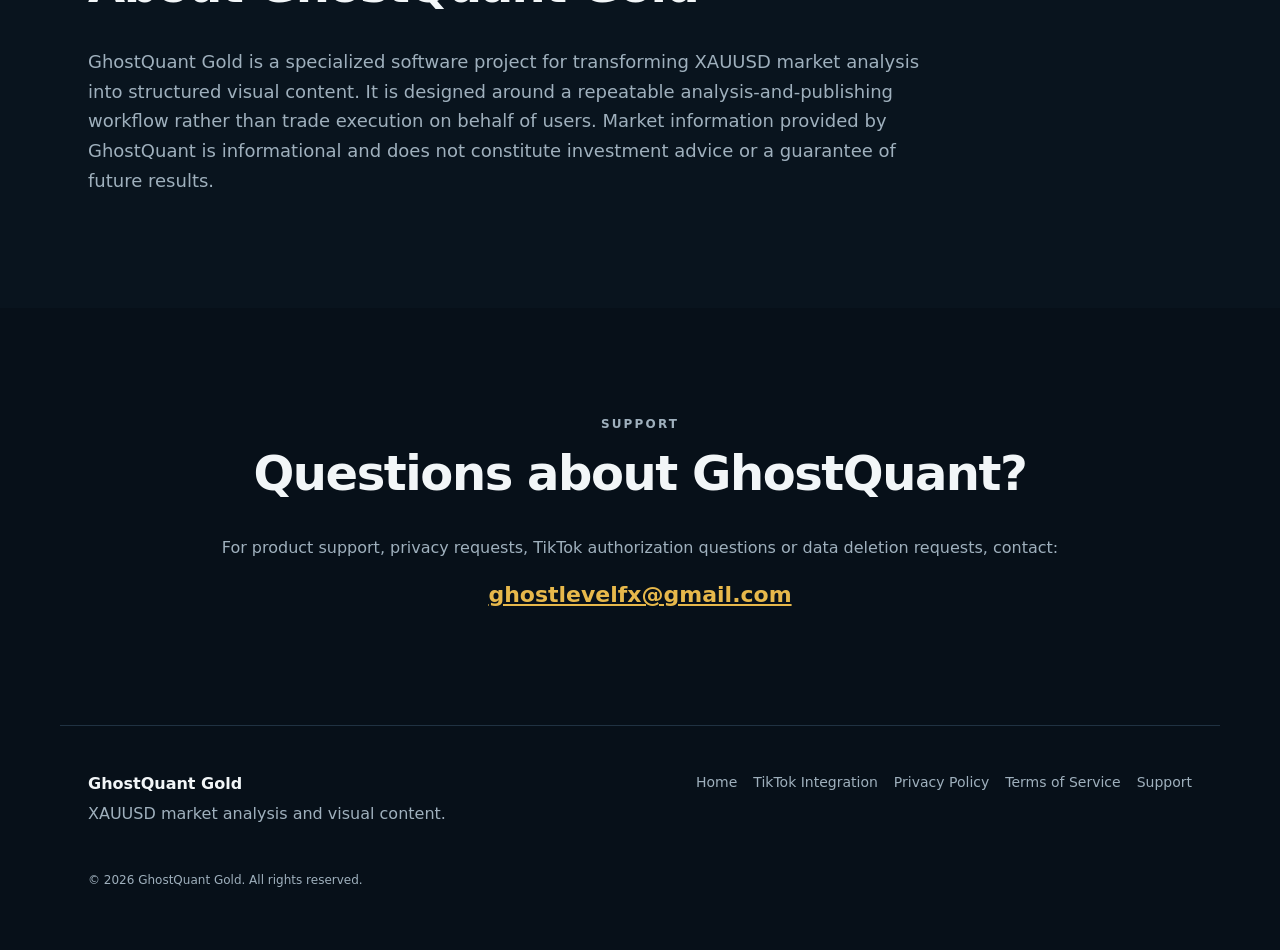
==== commit e874df0e: "Add files via upload" ====
--- a/index.html
+++ b/index.html
@@ -1 +1 @@
-<!doctype html><html lang="en"><head><meta charset="utf-8"><meta name="viewport" content="width=device-width,initial-scale=1"><title>GhostQuant Gold | XAUUSD Market Analysis & Visual Content</title><meta name="description" content="GhostQuant Gold analyzes XAUUSD market data and creates clear visual market-analysis content that authorized users can publish to TikTok."><link rel="stylesheet" href="style.css"><link rel="icon" type="image/png" sizes="32x32" href="favicon-32.png"><link rel="icon" type="image/png" sizes="16x16" href="favicon-16.png"><link rel="shortcut icon" href="favicon.ico"><link rel="apple-touch-icon" sizes="180x180" href="apple-touch-icon.png"></head><body><header><a class="brand" href="index.html"><img src="ghostquant-icon.png" alt="GhostQuant Gold app icon" class="brand-icon"> <span>GhostQuant Gold</span></a><nav><a href="#features">Features</a><a href="#workflow">How it works</a><a href="tiktok.html">TikTok Integration</a><a href="#about">About</a><a href="#support">Support</a></nav></header><main><section class="hero"><div><p class="eyebrow">XAUUSD MARKET ANALYSIS</p><h1>Gold analysis.<br>Made visual.</h1><p class="lead">GhostQuant Gold is a market-analysis application focused on XAUUSD. It turns structured market data, price levels and chart context into clear visual content for review and publishing.</p><div class="actions"><a class="btn" href="#workflow">See how it works</a><a class="btn ghost" href="tiktok.html">TikTok integration</a></div></div><div class="terminal"><div class="dots">● ● ●</div><p><b>GHOSTQUANT / XAUUSD</b></p><p>Market context&nbsp;&nbsp; ✓</p><p>Key levels&nbsp;&nbsp;&nbsp;&nbsp;&nbsp;&nbsp; ✓</p><p>Chart visual&nbsp;&nbsp;&nbsp;&nbsp;&nbsp; ✓</p><p>Video render&nbsp;&nbsp;&nbsp;&nbsp;&nbsp; ✓</p><p class="accent">Ready for user-authorized publishing</p></div></section><section class="strip"><div><b>XAUUSD focused</b><span>Purpose-built analysis for gold</span></div><div><b>Visual output</b><span>Charts and short-form market content</span></div><div><b>User controlled</b><span>Publishing requires account authorization</span></div></section><section id="features" class="section"><p class="eyebrow">FEATURES</p><h2>A focused workflow for market-analysis content</h2><div class="cards"><article><h3>Market context</h3><p>GhostQuant processes XAUUSD price information and relevant market context to organize the inputs used by its analysis workflow.</p></article><article><h3>Key price levels</h3><p>The application identifies and presents relevant levels and chart structure in a format designed to be easy to review.</p></article><article><h3>Chart generation</h3><p>Analysis results are converted into visual chart content so the market context can be understood quickly.</p></article><article><h3>Video creation</h3><p>GhostQuant can render short-form visual content from the generated analysis for use on supported publishing channels.</p></article><article><h3>TikTok publishing</h3><p>With explicit authorization, a user can allow GhostQuant to upload eligible generated video content to that user's TikTok account.</p></article><article><h3>User control</h3><p>TikTok access is permission-based. Users can revoke access and may contact support regarding their authorization or stored integration data.</p></article></div></section><section id="workflow" class="section alt"><p class="eyebrow">HOW IT WORKS</p><h2>From market data to visual content</h2><div class="steps"><div><span>01</span><h3>Analyze</h3><p>GhostQuant processes XAUUSD market inputs and chart context.</p></div><div><span>02</span><h3>Structure</h3><p>Relevant information is organized into levels, context and a visual market view.</p></div><div><span>03</span><h3>Render</h3><p>The application creates chart-based visual content and an eligible video file.</p></div><div><span>04</span><h3>Publish</h3><p>When a user has authorized TikTok access, supported content can be uploaded through TikTok's official Content Posting API.</p></div></div></section><section class="section integration"><div><p class="eyebrow">TIKTOK CONTENT POSTING</p><h2>Official API integration with explicit authorization</h2><p>GhostQuant uses TikTok's official developer integration for content posting. The integration is intended to let an authorized user publish GhostQuant-generated market-analysis videos to the TikTok account that granted permission.</p><p>GhostQuant does not ask users for their TikTok password. Authorization is handled through TikTok, and access is limited to the permissions required for the configured publishing workflow.</p><a class="textlink" href="tiktok.html">Read the complete TikTok integration description →</a></div><div class="checklist"><p>✓ User authorization required</p><p>✓ Official TikTok API flow</p><p>✓ Purpose-limited permissions</p><p>✓ Revocable access</p><p>✓ Privacy and terms publicly available</p></div></section><section id="about" class="section alt"><p class="eyebrow">ABOUT</p><h2>About GhostQuant Gold</h2><p class="wide">GhostQuant Gold is a specialized software project for transforming XAUUSD market analysis into structured visual content. It is designed around a repeatable analysis-and-publishing workflow rather than trade execution on behalf of users. Market information provided by GhostQuant is informational and does not constitute investment advice or a guarantee of future results.</p></section><section id="support" class="section support"><p class="eyebrow">SUPPORT</p><h2>Questions about GhostQuant?</h2><p>For product support, privacy requests, TikTok authorization questions or data deletion requests, contact:</p><p><a class="email" href="mailto:ghostlevelfx@gmail.com">ghostlevelfx@gmail.com</a></p></section></main><footer><div><b>GhostQuant Gold</b><p>XAUUSD market analysis and visual content.</p></div><div class="footerlinks"><a href="index.html">Home</a><a href="tiktok.html">TikTok Integration</a><a href="privacy.html">Privacy Policy</a><a href="terms.html">Terms of Service</a><a href="mailto:ghostlevelfx@gmail.com">Support</a></div><p class="copy">© 2026 GhostQuant Gold. All rights reserved.</p></footer></body></html>
+<!doctype html><html lang="en"><head><meta charset="utf-8"><meta name="viewport" content="width=device-width,initial-scale=1"><title>GhostQuant Gold | XAUUSD Market Analysis & Visual Content</title><meta name="description" content="GhostQuant Gold analyzes XAUUSD market data and creates clear visual market-analysis content that authorized users can publish to TikTok."><link rel="stylesheet" href="style.css?v=3"><link rel="icon" type="image/png" sizes="32x32" href="favicon-32.png"><link rel="icon" type="image/png" sizes="16x16" href="favicon-16.png"><link rel="shortcut icon" href="favicon.ico"><link rel="apple-touch-icon" sizes="180x180" href="apple-touch-icon.png"></head><body><header><a class="brand" href="index.html"><img src="ghostquant-icon.png" alt="GhostQuant Gold app icon" class="brand-icon" width="44" height="44" style="width:44px;height:44px;max-width:44px;max-height:44px;object-fit:cover;display:block;flex:none"> <span>GhostQuant Gold</span></a><nav><a href="#features">Features</a><a href="#workflow">How it works</a><a href="tiktok.html">TikTok Integration</a><a href="#about">About</a><a href="#support">Support</a></nav></header><main><section class="hero"><div><p class="eyebrow">XAUUSD MARKET ANALYSIS</p><h1>Gold analysis.<br>Made visual.</h1><p class="lead">GhostQuant Gold is a market-analysis application focused on XAUUSD. It turns structured market data, price levels and chart context into clear visual content for review and publishing.</p><div class="actions"><a class="btn" href="#workflow">See how it works</a><a class="btn ghost" href="tiktok.html">TikTok integration</a></div></div><div class="terminal"><div class="dots">● ● ●</div><p><b>GHOSTQUANT / XAUUSD</b></p><p>Market context&nbsp;&nbsp; ✓</p><p>Key levels&nbsp;&nbsp;&nbsp;&nbsp;&nbsp;&nbsp; ✓</p><p>Chart visual&nbsp;&nbsp;&nbsp;&nbsp;&nbsp; ✓</p><p>Video render&nbsp;&nbsp;&nbsp;&nbsp;&nbsp; ✓</p><p class="accent">Ready for user-authorized publishing</p></div></section><section class="strip"><div><b>XAUUSD focused</b><span>Purpose-built analysis for gold</span></div><div><b>Visual output</b><span>Charts and short-form market content</span></div><div><b>User controlled</b><span>Publishing requires account authorization</span></div></section><section id="features" class="section"><p class="eyebrow">FEATURES</p><h2>A focused workflow for market-analysis content</h2><div class="cards"><article><h3>Market context</h3><p>GhostQuant processes XAUUSD price information and relevant market context to organize the inputs used by its analysis workflow.</p></article><article><h3>Key price levels</h3><p>The application identifies and presents relevant levels and chart structure in a format designed to be easy to review.</p></article><article><h3>Chart generation</h3><p>Analysis results are converted into visual chart content so the market context can be understood quickly.</p></article><article><h3>Video creation</h3><p>GhostQuant can render short-form visual content from the generated analysis for use on supported publishing channels.</p></article><article><h3>TikTok publishing</h3><p>With explicit authorization, a user can allow GhostQuant to upload eligible generated video content to that user's TikTok account.</p></article><article><h3>User control</h3><p>TikTok access is permission-based. Users can revoke access and may contact support regarding their authorization or stored integration data.</p></article></div></section><section id="workflow" class="section alt"><p class="eyebrow">HOW IT WORKS</p><h2>From market data to visual content</h2><div class="steps"><div><span>01</span><h3>Analyze</h3><p>GhostQuant processes XAUUSD market inputs and chart context.</p></div><div><span>02</span><h3>Structure</h3><p>Relevant information is organized into levels, context and a visual market view.</p></div><div><span>03</span><h3>Render</h3><p>The application creates chart-based visual content and an eligible video file.</p></div><div><span>04</span><h3>Publish</h3><p>When a user has authorized TikTok access, supported content can be uploaded through TikTok's official Content Posting API.</p></div></div></section><section class="section integration"><div><p class="eyebrow">TIKTOK CONTENT POSTING</p><h2>Official API integration with explicit authorization</h2><p>GhostQuant uses TikTok's official developer integration for content posting. The integration is intended to let an authorized user publish GhostQuant-generated market-analysis videos to the TikTok account that granted permission.</p><p>GhostQuant does not ask users for their TikTok password. Authorization is handled through TikTok, and access is limited to the permissions required for the configured publishing workflow.</p><a class="textlink" href="tiktok.html">Read the complete TikTok integration description →</a></div><div class="checklist"><p>✓ User authorization required</p><p>✓ Official TikTok API flow</p><p>✓ Purpose-limited permissions</p><p>✓ Revocable access</p><p>✓ Privacy and terms publicly available</p></div></section><section id="about" class="section alt"><p class="eyebrow">ABOUT</p><h2>About GhostQuant Gold</h2><p class="wide">GhostQuant Gold is a specialized software project for transforming XAUUSD market analysis into structured visual content. It is designed around a repeatable analysis-and-publishing workflow rather than trade execution on behalf of users. Market information provided by GhostQuant is informational and does not constitute investment advice or a guarantee of future results.</p></section><section id="support" class="section support"><p class="eyebrow">SUPPORT</p><h2>Questions about GhostQuant?</h2><p>For product support, privacy requests, TikTok authorization questions or data deletion requests, contact:</p><p><a class="email" href="mailto:ghostlevelfx@gmail.com">ghostlevelfx@gmail.com</a></p></section></main><footer><div><b>GhostQuant Gold</b><p>XAUUSD market analysis and visual content.</p></div><div class="footerlinks"><a href="index.html">Home</a><a href="tiktok.html">TikTok Integration</a><a href="privacy.html">Privacy Policy</a><a href="terms.html">Terms of Service</a><a href="mailto:ghostlevelfx@gmail.com">Support</a></div><p class="copy">© 2026 GhostQuant Gold. All rights reserved.</p></footer></body></html>
--- a/style.css
+++ b/style.css
@@ -2,3 +2,6 @@
 
 /* Same official GhostQuant app icon across site and browser tabs */
 .brand-icon{width:42px;height:42px;object-fit:cover;border-radius:9px;vertical-align:middle;flex-shrink:0}.brand{display:inline-flex;align-items:center;gap:10px}
+
+/* Fixed header icon sizing */
+header .brand img.brand-icon{width:44px!important;height:44px!important;max-width:44px!important;max-height:44px!important;display:block;object-fit:cover;flex:0 0 44px}
